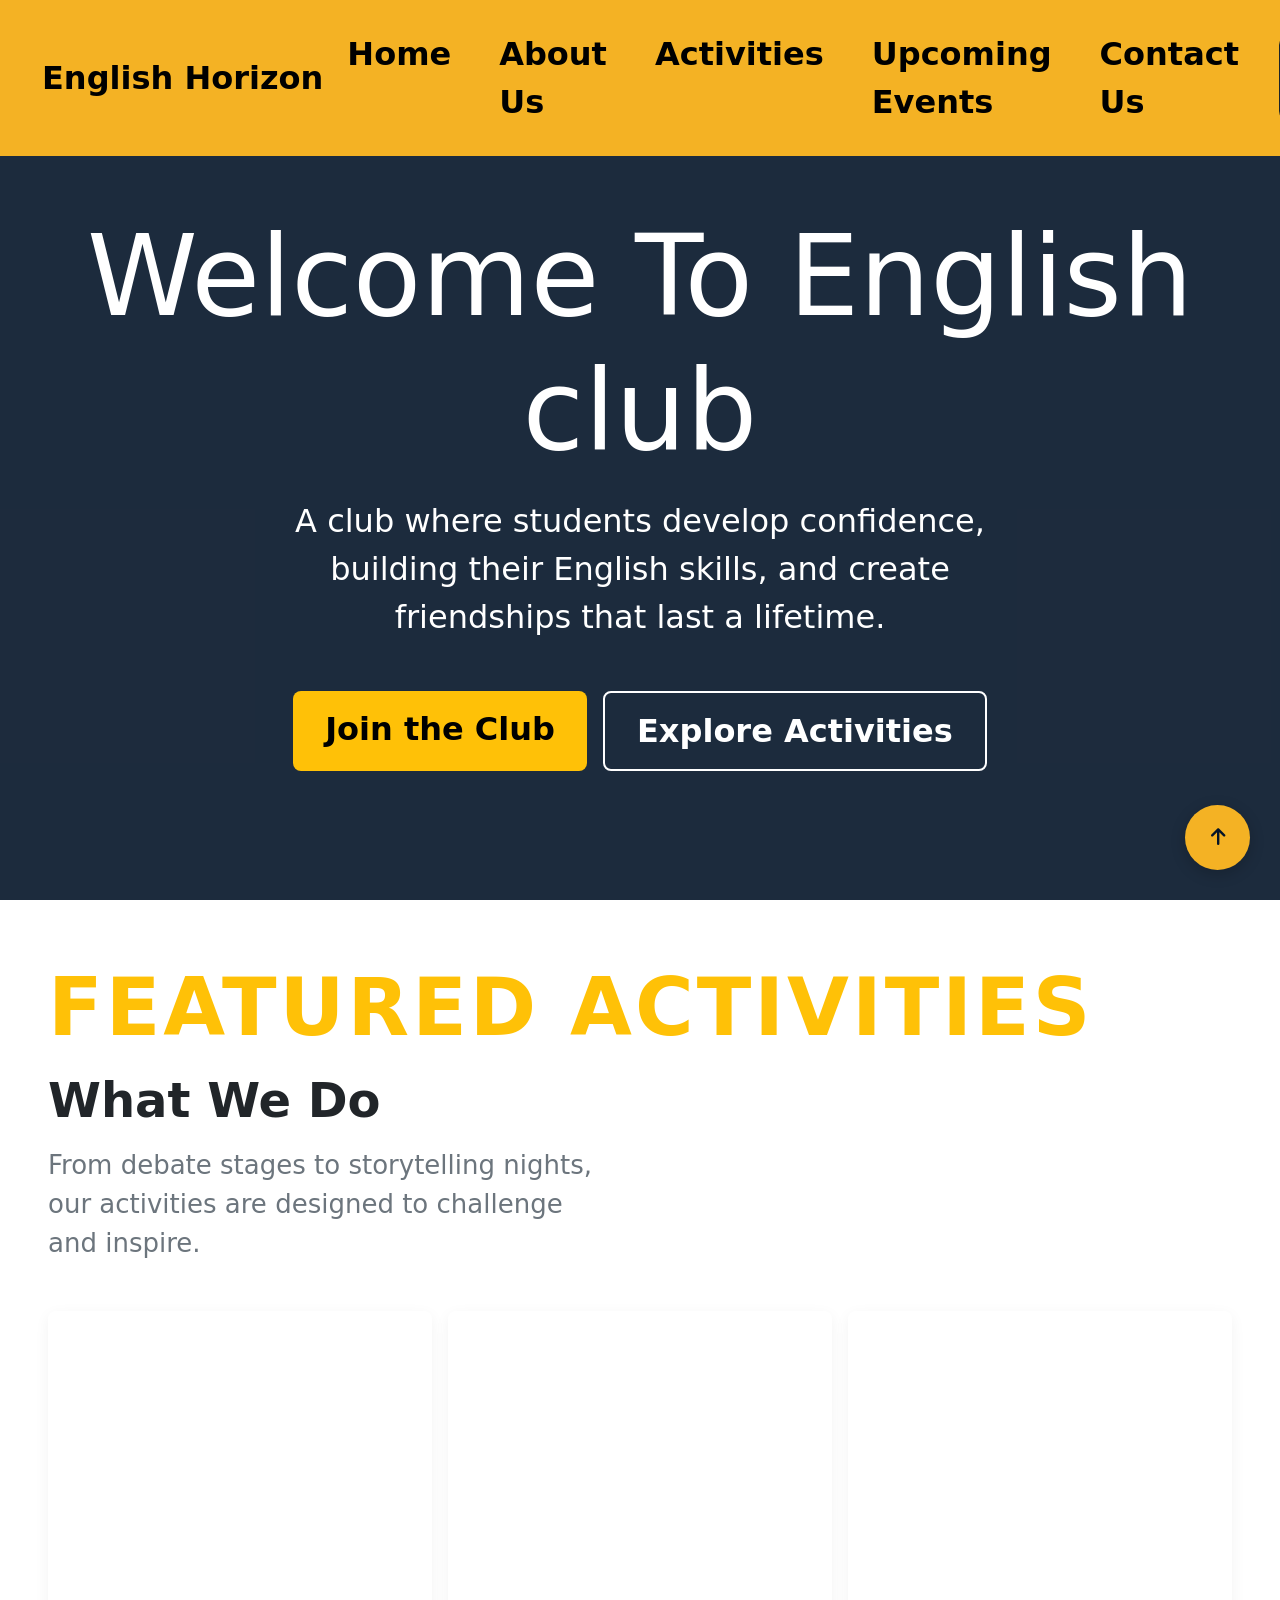
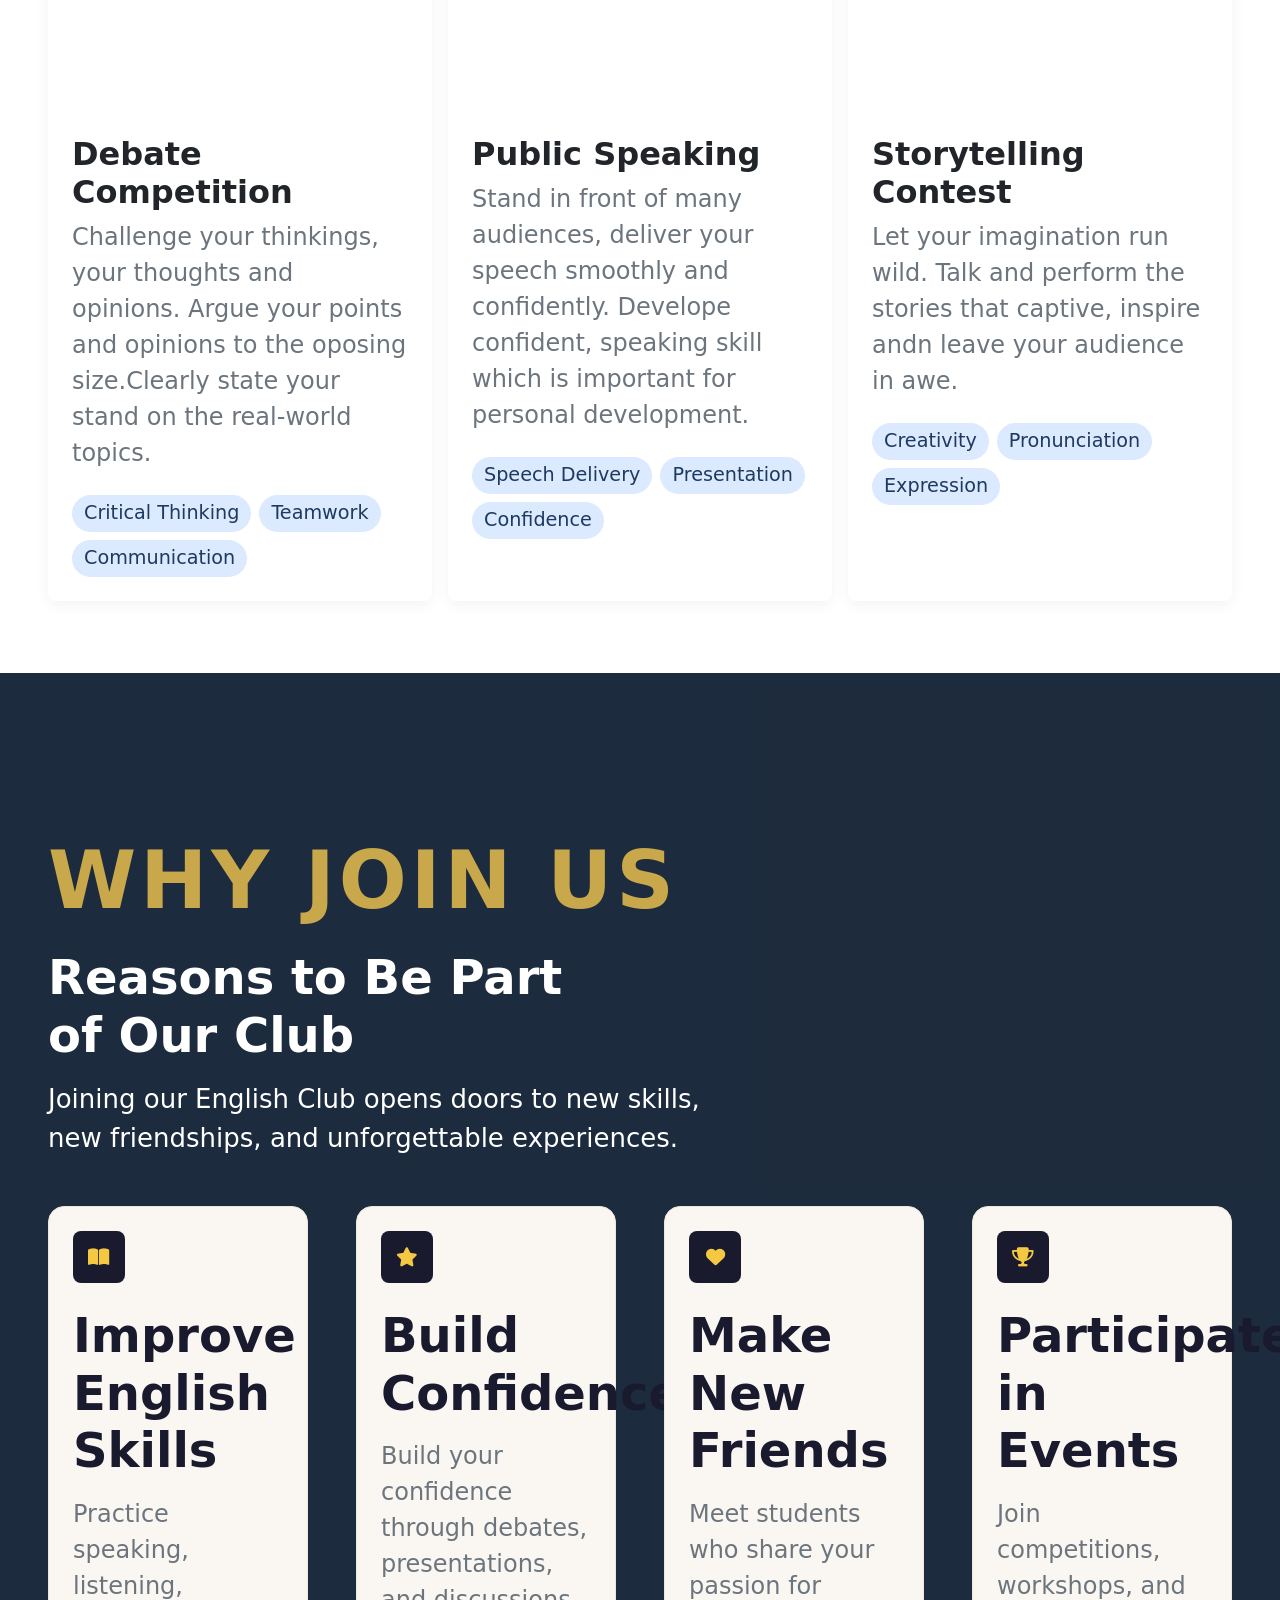
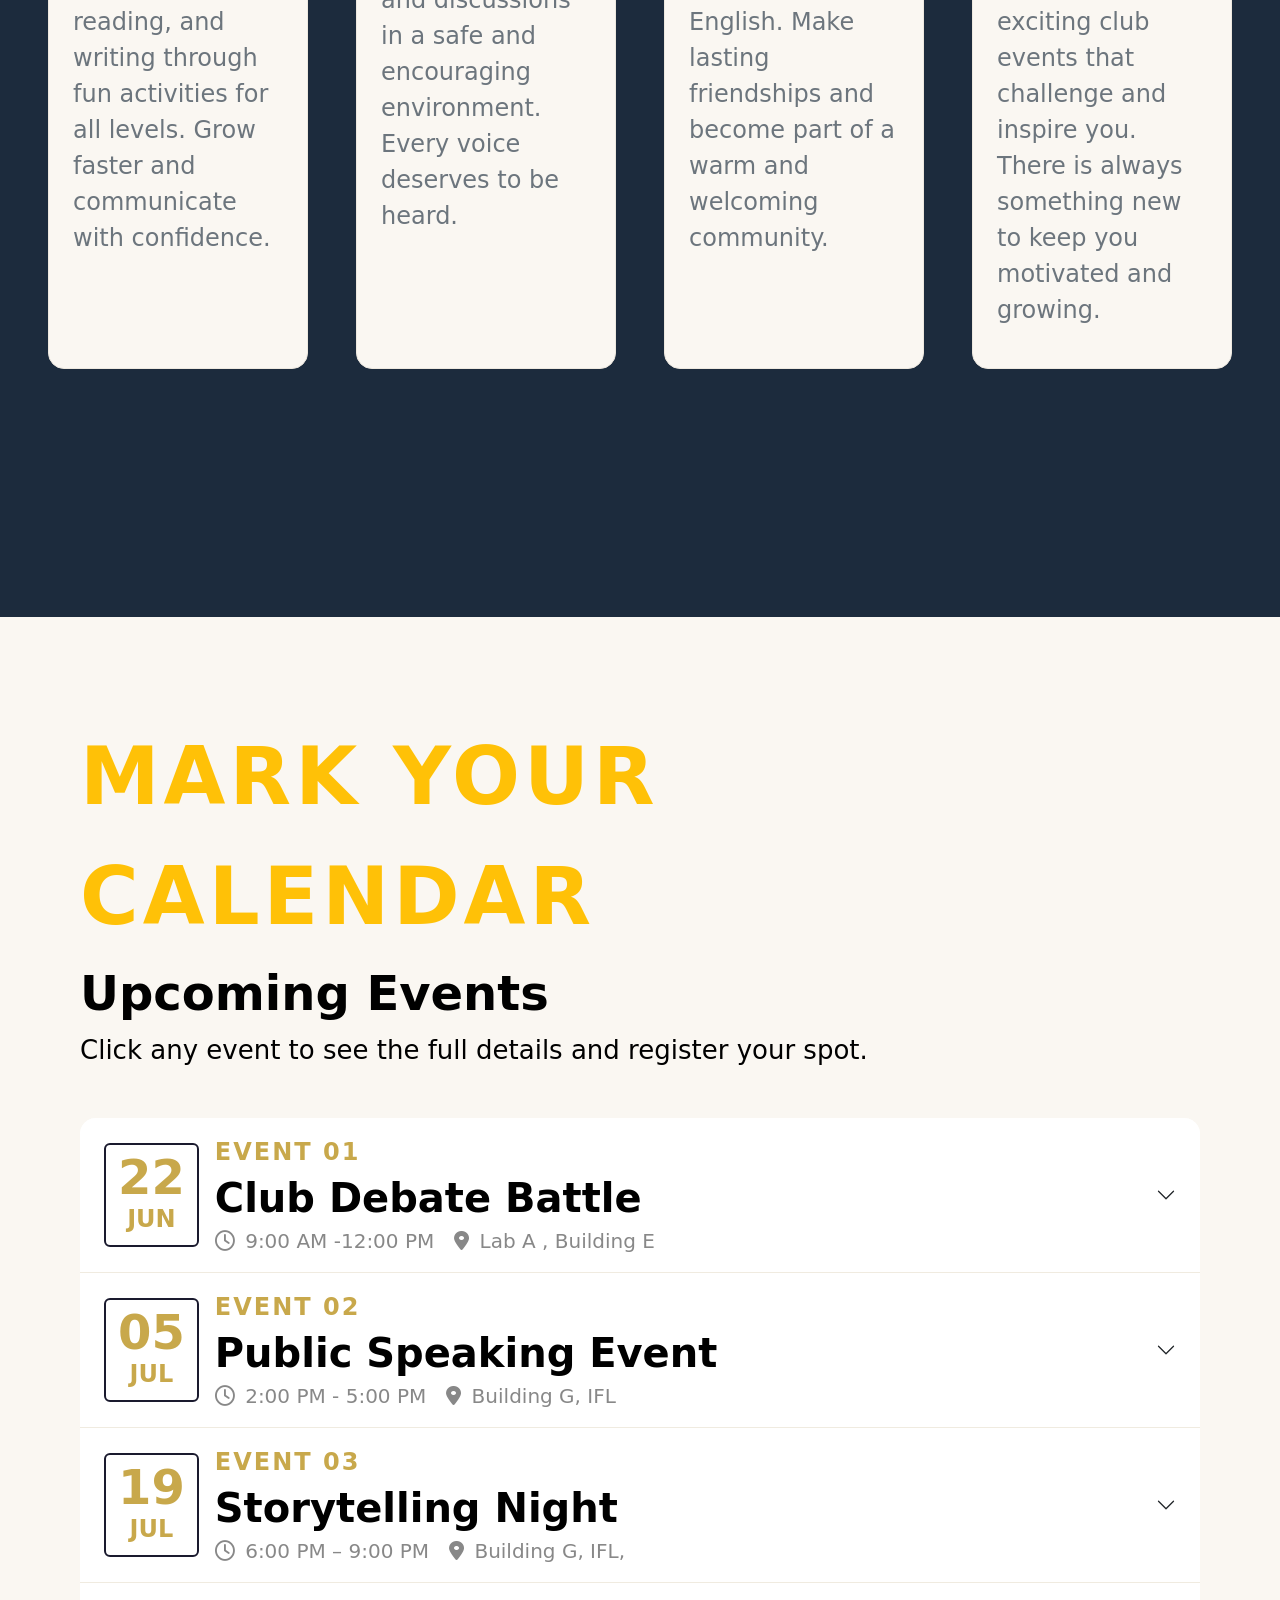
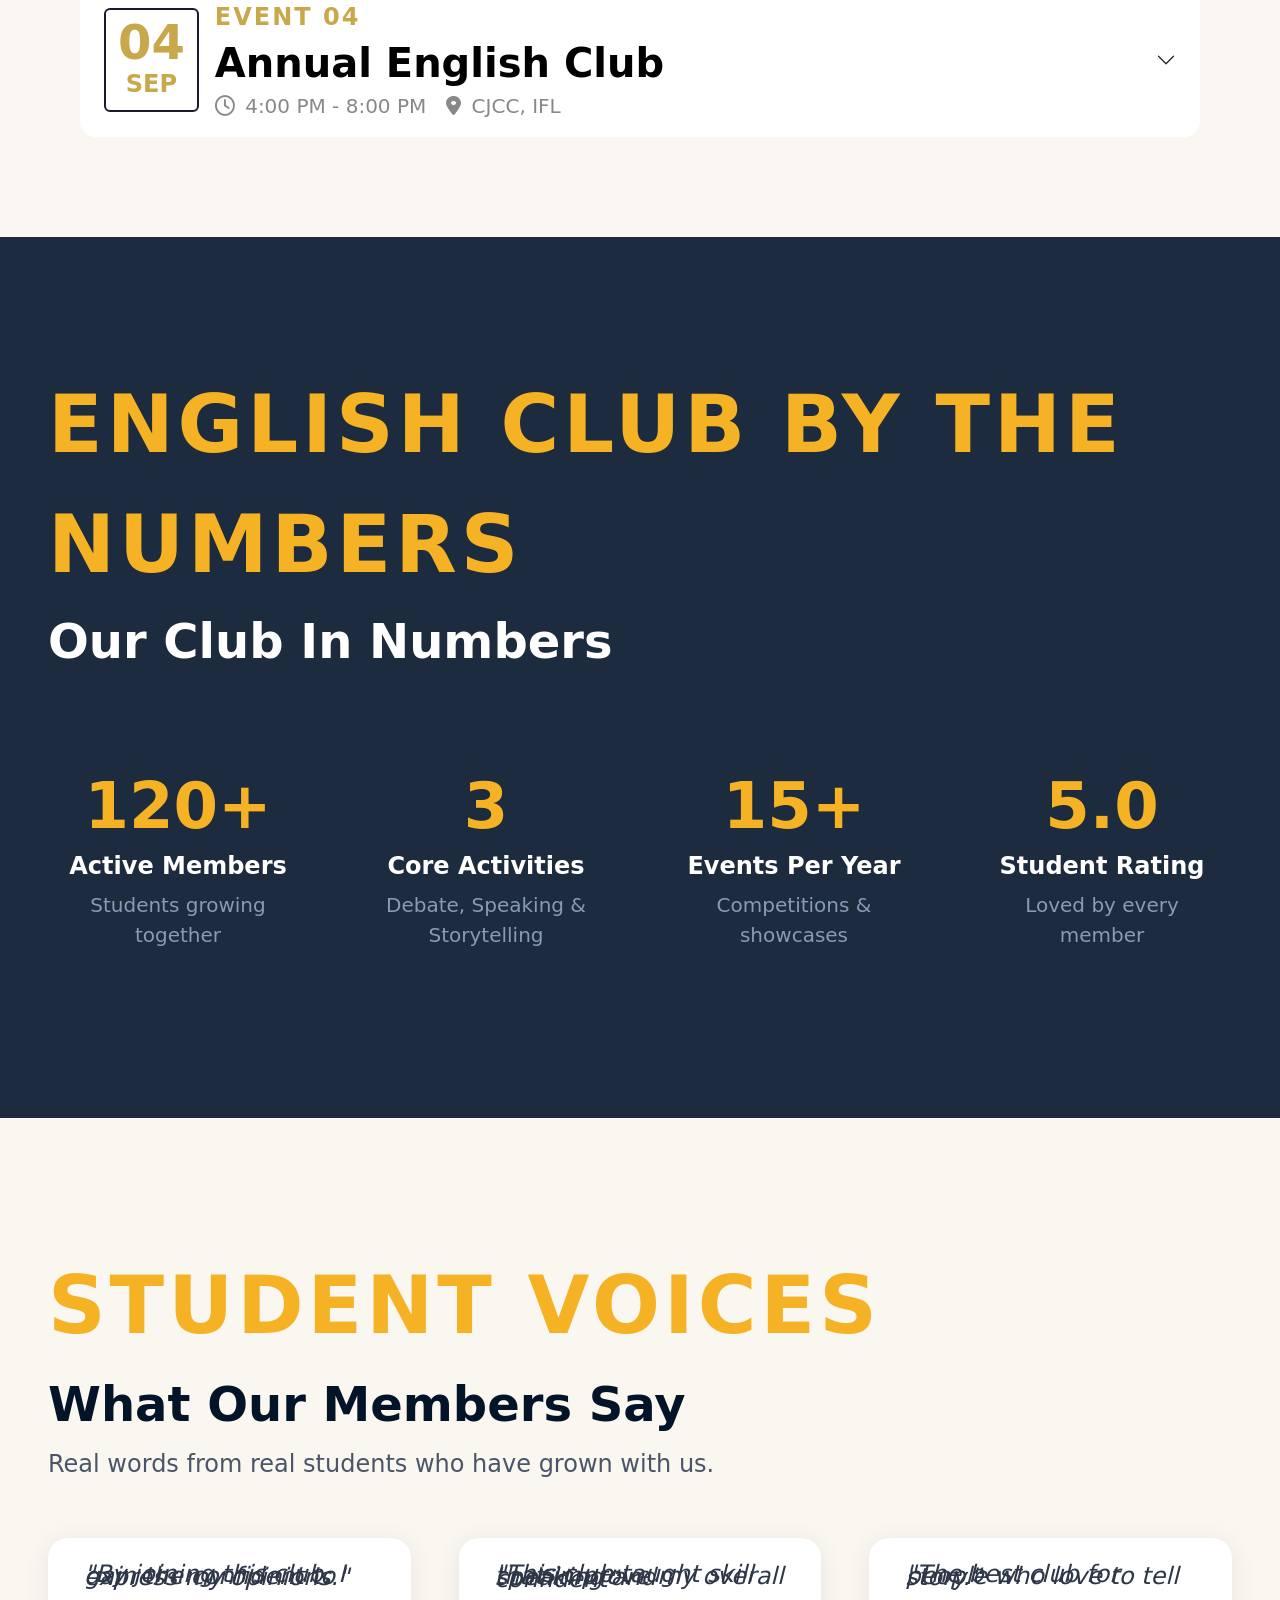
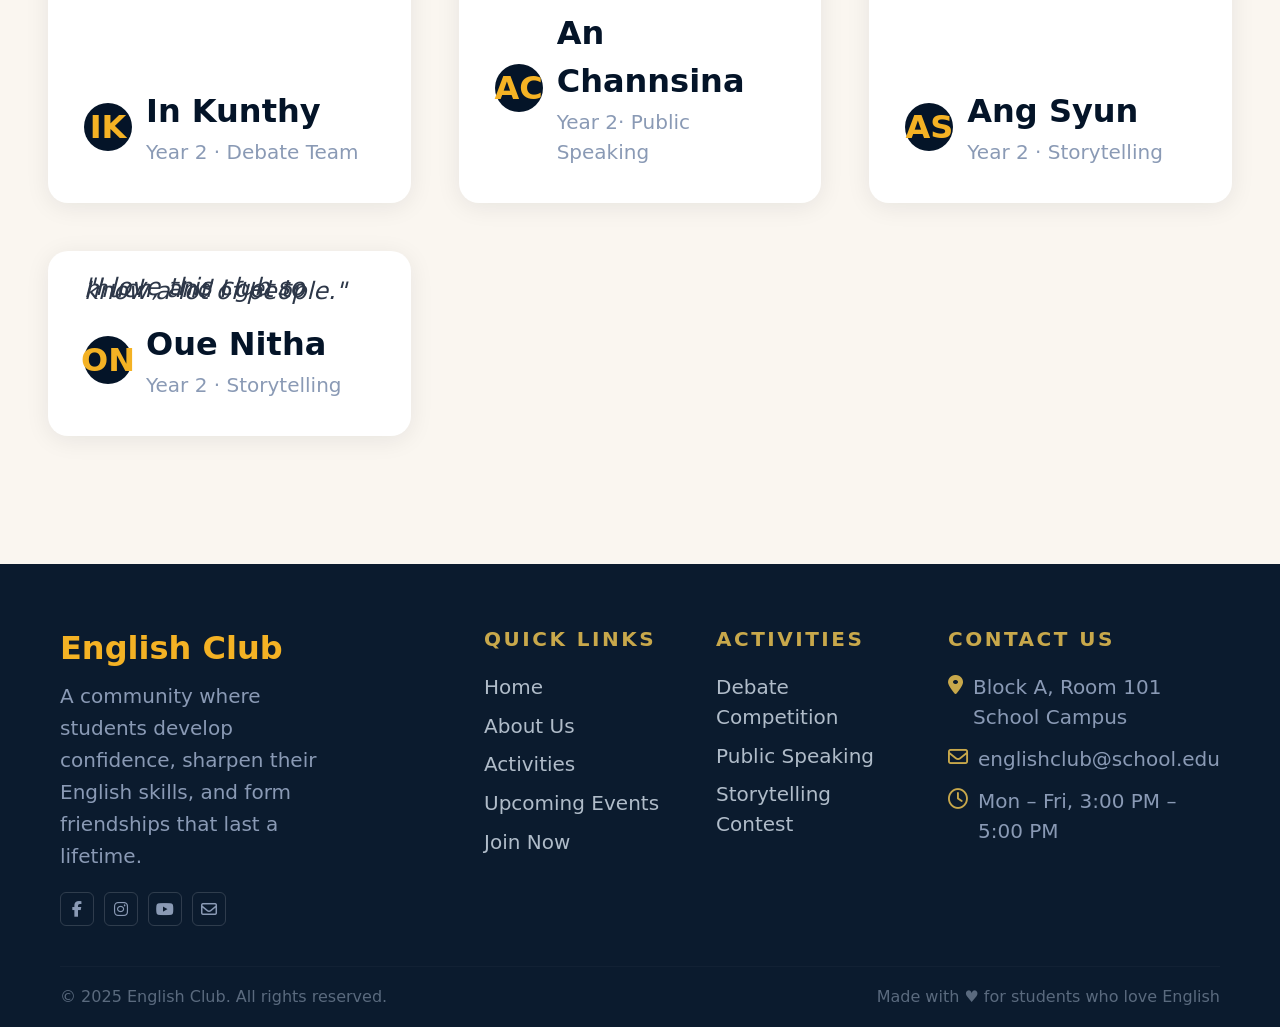
==== index.html @ 598c0237 "First commit" ====
<!DOCTYPE html>
<html lang="en">
<head>
    <meta charset="UTF-8">
    <meta name="viewport" content="width=device-width, initial-scale=1.0">
    <title>English club</title>
    <!--boostrap css-->
    <!-- Bootstrap 5.3.3 CSS -->
<link href="https://cdn.jsdelivr.net/npm/bootstrap@5.3.3/dist/css/bootstrap.min.css" rel="stylesheet" integrity="sha384-QWTKZyjpPEjISv5WaRU9OFeRpok6YctnYmDr5pNlyT2bRjXh0JMhjY6hW+ALEwIH" crossorigin="anonymous">
    <link rel="stylesheet" href="style.css">
    <link rel="stylesheet" href="https://cdnjs.cloudflare.com/ajax/libs/font-awesome/6.5.0/css/all.min.css">
</head>
<body>
    <!--navbar-->
    <nav class="navbar navbar-expand-lg fixed-top">
  <div class="container-fluid">
    <a class="navbar-brand me-auto" href="#">English Horizon</a>
    <div class="offcanvas offcanvas-end" tabindex="-1" id="offcanvasNavbar" aria-labelledby="offcanvasNavbarLabel">
      <div class="offcanvas-header">
        <h5 class="offcanvas-title" id="offcanvasNavbarLabel">English Horizon</h5>
        <button type="button" class="btn-close text-reset" data-bs-dismiss="offcanvas" aria-label="Close"></button>
      </div>
      <div class="offcanvas-body">
        <ul class="navbar-nav justify-content-end flex-grow-1 pe-3">
          <li class="nav-item">
            <a class="nav-link mx-lg-3" href="#home">Home</a>
          </li>
          <li class="nav-item">
            <a class="nav-link mx-lg-3 active " href="aboutUs.html">About Us</a>
          </li>
          <li class="nav-item">
            <a class="nav-link mx-lg-3" href="Activities.html">Activities</a>
          </li>
          <li class="nav-item">
            <a class="nav-link mx-lg-3" href="upcomingEvent.html">Upcoming Events</a>
          </li>
          <li class="nav-item">
            <a class="nav-link mx-lg-3" href="ContactUs.html">Contact Us</a>
          </li>
        </ul>
      </div>
    </div>
    <a href="joinUs.html" class ="login-button">Join Now</a>
    <button class="navbar-toggler" type="button" data-bs-toggle="offcanvas" data-bs-target="#offcanvasNavbar" aria-controls="offcanvasNavbar">
      <span class="navbar-toggler-icon"></span>
    </button>
  </div>
</nav>

<!--end navbar-->
<!--Hero section-->
<section id ="home" class ="hero-section">
    <div class ="container d-flex align-items-center justify-content-center text-white flex-column text-center">
        <h1>Welcome To English club</h1>
        <p class="fs-5">A club where students develop confidence, building their English skills, and create friendships that last a lifetime.</p>
        <div class="d-flex gap-3 justify-content-center flex-wrap">
    <a href="joinUs.html" class="btn-join">Join the Club</a>
    <a href="Activities.html" class="btn-explore">Explore Activities</a>
        </div>
</div>
</section>
<!--End hero section-->
<!-- Activities Section -->
<section id ="activities">
  <div class="container-fluid py-5 px-5">

    <p class="activities-label">Featured Activities</p>
    <h2 class="activities-heading">What We Do</h2>
    <p class="activities-subheading">From debate stages to storytelling nights, our activities are designed to challenge and inspire.</p>
    <div class="row g-3 justify-content-center" id="activitiesRow">
<!-- debate card-->
  <div class="col-12 col-md-4 mb-4">
  <a href="Activities.html#debate-detail" style="text-decoration:none; color:inherit;">
    <div class="activity-card card h-100 border-0 rounded-3 overflow-hidden">
      <div class="activity-img" style="background-image: url('https://thumbs.dreamstime.com/b/cartoon-color-characters-people-debate-concept-vector-presentation-election-conference-flat-design-style-illustration-202169970.jpg');"></div>
      <div class="card-body p-4">
        <h3 class="activity-title">Debate Competition</h3>
        <p class="activity-desc">Challenge your thinkings, your thoughts and opinions. Argue your points and opinions to the oposing size.Clearly state your stand on the real-world topics.</p>
        <div class="activity-tags">
          <span class="activity-badge">Critical Thinking</span>
          <span class="activity-badge">Teamwork</span>
          <span class="activity-badge">Communication</span>
        </div>
      </div>
    </div>
  </a>
</div>
<!--public speaking-->
  <div class="col-12 col-md-4 mb-4">
  <a href="Activities.html#speaking-detail" style="text-decoration:none; color:inherit;">
    <div class="activity-card card h-100 border-0 rounded-3 overflow-hidden">
      <div class="activity-img" style="background-image: url('https://tse1.mm.bing.net/th/id/OIP.oQ5WyMS45qfwEIdPiHihMwHaE8?r=0&rs=1&pid=ImgDetMain&o=7&rm=3');"></div>
      <div class="card-body p-4">
        <h3 class="activity-title">Public Speaking</h3>
        <p class="activity-desc">Stand in front of many audiences, deliver your speech smoothly and confidently. Develope confident, speaking skill which is important for personal development.</p>
        <div class="activity-tags">
          <span class="activity-badge">Speech Delivery</span>
          <span class="activity-badge">Presentation</span>
          <span class="activity-badge">Confidence</span>
        </div>
      </div>
    </div>
  </a>
</div>
<!--story telling-->
  <div class="col-12 col-md-4 mb-4">
  <a href="Activities.html#storytelling-detail" style="text-decoration:none; color:inherit;">
    <div class="activity-card card h-100 border-0 rounded-3 overflow-hidden">
      <div class="activity-img" style="background-image: url('https://cdn.vectorstock.com/i/500p/75/33/confident-speech-of-speaker-in-front-audience-vector-48977533.jpg');"></div>
      <div class="card-body p-4">
        <h3 class="activity-title">Storytelling Contest</h3>
        <p class="activity-desc">Let your imagination run wild. Talk and perform the stories that captive, inspire andn leave your audience in awe.</p>
        <div class="activity-tags">
          <span class="activity-badge">Creativity</span>
          <span class="activity-badge">Pronunciation</span>
          <span class="activity-badge">Expression</span>
        </div>
      </div>
    </div>
  </a>
</div>
</section>
<!-- End Activities Section -->
<!-- Why Join Us Section -->
<section class="why-section">
  <div class="container-fluid py-5 px-5">
    <p class="why-label">Why Join Us</p>
    <h2 class="why-heading">Reasons to Be Part<br>of Our Club</h2>
    <p class="why-subheading">Joining our English Club opens doors to new skills, new friendships, and unforgettable experiences.</p>
    <div class="row g-5">
      <!-- Card 1 -->
      <div class="col-12 col-sm-3">
        <div class="why-card">
          <div class="why-icon">
            <i class="fa-solid fa-book-open"></i>
          </div>
          <h5 class="why-card-title">Improve English Skills</h5>
          <p class="why-card-desc">Practice speaking, listening, reading, and writing through fun activities for all levels. Grow faster and communicate with confidence.</p>
        </div>
      </div>
      <!-- Card 2 -->
      <div class="col-12 col-sm-3">
        <div class="why-card">
          <div class="why-icon">
            <i class="fa-solid fa-star"></i>
          </div>
          <h5 class="why-card-title">Build Confidence</h5>
          <p class="why-card-desc">Build your confidence through debates, presentations, and discussions in a safe and encouraging environment. Every voice deserves to be heard.</p>
        </div>
      </div>
      <!-- Card 3 -->
      <div class="col-12 col-sm-3">
        <div class="why-card">
          <div class="why-icon">
            <i class="fa-solid fa-heart"></i>
          </div>
          <h5 class="why-card-title">Make New Friends</h5>
          <p class="why-card-desc">Meet students who share your passion for English. Make lasting friendships and become part of a warm and welcoming community.</p>
        </div>
      </div>
      <!-- Card 4 -->
      <div class="col-12 col-sm-3">
        <div class="why-card">
          <div class="why-icon">
            <i class="fa-solid fa-trophy"></i>
          </div>
          <h5 class="why-card-title">Participate in Events</h5>
          <p class="why-card-desc">Join competitions, workshops, and exciting club events that challenge and inspire you. There is always something new to keep you motivated and growing.</p>
        </div>
      </div>
    </div>
    </div>
  </div>
</section>
<!-- End Why Join Us Section -->
<!-- Upcoming Events Section -->
<section id="upcoming-events" class="events-section">
  <p class="events-label">Mark Your Calendar</p>
  <h2 class="events-heading">Upcoming Events</h2>
  <p class="events-subheading">Click any event to see the full details and register your spot.</p>

  <div class="accordion" id="eventsAccordion">

    <!-- Event 1 -->
    <div class="accordion-item event-item">
      <div class="accordion-header">
        <button class="accordion-button event-btn collapsed" type="button"
          data-bs-toggle="collapse" data-bs-target="#e1"
          aria-expanded="false" aria-controls="e1">
          <div class="event-date">
            <div class="event-day">22</div>
            <div class="event-month">Jun</div>
          </div>
          <div class="event-info">
            <p class="event-number">EVENT 01</p>
            <h5 class="event-title">Club Debate Battle</h5>
            <div class="event-meta">
              <span><i class="fa-regular fa-clock"></i> 9:00 AM -12:00 PM</span>
              <span><i class="fa-solid fa-location-dot"></i> Lab A , Building E</span>
            </div>
          </div>
        </button>
      </div>
      <div id="e1" class="accordion-collapse collapse" data-bs-parent="#eventsAccordion">
        <div class="accordion-body event-body">
          <p>Select the provided topic and express your stand confidently and accurately.</p>
          <div class="event-tags">
            <span class="badge-blue">Debate</span>
            <span class="badge-yellow">Competition</span>
            <span class="badge-blue">Teamwork</span>
          </div>
          <a href="joinUs.html" class="btn-register">Register Now &rarr;</a>
        </div>
      </div>
    </div>

    <!-- Event 2 -->
    <div class="accordion-item event-item">
      <div class="accordion-header">
        <button class="accordion-button event-btn collapsed" type="button"
          data-bs-toggle="collapse" data-bs-target="#e2"
          aria-expanded="false" aria-controls="e2">
          <div class="event-date">
            <div class="event-day">05</div>
            <div class="event-month">Jul</div>
          </div>
          <div class="event-info">
            <p class="event-number">EVENT 02</p>
            <h5 class="event-title">Public Speaking Event</h5>
            <div class="event-meta">
              <span><i class="fa-regular fa-clock"></i> 2:00 PM - 5:00 PM</span>
              <span><i class="fa-solid fa-location-dot"></i> Building G, IFL</span>
            </div>
          </div>
        </button>
      </div>
      <div id="e2" class="accordion-collapse collapse" data-bs-parent="#eventsAccordion">
        <div class="accordion-body event-body">
          <p>Open for newcommer who want are willing to learn, to change and develope themselves.First come first serve.</p>
          <div class="event-tags">
            <span class="badge-blue">develope</span>
            <span class="badge-green">Beginner Friendly</span>
            <span class="badge-blue">Confidence</span>
          </div>
          <a href="#" class="btn-register">Register Now &rarr;</a>
        </div>
      </div>
    </div>

    <!-- Event 3 -->
    <div class="accordion-item event-item">
      <div class="accordion-header">
        <button class="accordion-button event-btn collapsed" type="button"
          data-bs-toggle="collapse" data-bs-target="#e3"
          aria-expanded="false" aria-controls="e3">
          <div class="event-date">
            <div class="event-day">19</div>
            <div class="event-month">Jul</div>
          </div>
          <div class="event-info">
            <p class="event-number">EVENT 03</p>
            <h5 class="event-title">Storytelling Night</h5>
            <div class="event-meta">
              <span><i class="fa-regular fa-clock"></i> 6:00 PM – 9:00 PM</span>
              <span><i class="fa-solid fa-location-dot"></i> Building G, IFL, </span>
            </div>
          </div>
        </button>
      </div>
      <div id="e3" class="accordion-collapse collapse" data-bs-parent="#eventsAccordion">
        <div class="accordion-body event-body">
          <p>Let your imagination be shown on the stage before many audience. Amazing price await for the most creative one.</p>
          <div class="event-tags">
            <span class="badge-blue">Storytelling</span>
            <span class="badge-yellow">Contest</span>
            <span class="badge-blue">Creativity</span>
          </div>
          <a href="#" class="btn-register">Register Now &rarr;</a>
        </div>
      </div>
    </div>

    <!-- Event 4 -->
    <div class="accordion-item event-item">
      <div class="accordion-header">
        <button class="accordion-button event-btn collapsed" type="button"
          data-bs-toggle="collapse" data-bs-target="#e4"
          aria-expanded="false" aria-controls="e4">
          <div class="event-date">
            <div class="event-day">04</div>
            <div class="event-month">Sep</div>
          </div>
          <div class="event-info">
            <p class="event-number">EVENT 04</p>
            <h5 class="event-title">Annual English Club </h5>
            <div class="event-meta">
              <span><i class="fa-regular fa-clock"></i> 4:00 PM - 8:00 PM</span>
              <span><i class="fa-solid fa-location-dot"></i> CJCC, IFL</span>
            </div>
          </div>
        </button>
      </div>
      <div id="e4" class="accordion-collapse collapse" data-bs-parent="#eventsAccordion">
        <div class="accordion-body event-body">
          <p>Our biggest event of the year! celebrated the acheivement, the winner and participated by the proffessors from IFL who has experiences in this feild.
            Come and connect with us!
          </p>
          <div class="event-tags">
            <span class="badge-yellow">Connection</span>
            <span class="badge-green">All Members</span>
            <span class="badge-blue">Celebration</span>
          </div>
          <a href="#" class="btn-register">Register Now &rarr;</a>
        </div>
      </div>
    </div>
  </div>
  </div>
</section>
<!-- End Upcoming Events Section -->
<!-- Stats Section -->
<section class="stats-section">
  <div class="container-fluid px-5 py-5">
    <p class="stats-label">English Club By The Numbers</p>
    <h2 class="stats-heading">Our Club In Numbers</h2>
    <div class="row g-5 text-center mt-3">
      <div class="col-6 col-md-3">
        <div class="stat-card">          <div class="stat-number">120+</div>
          <div class="stat-title">Active Members</div>
          <div class="stat-desc">Students growing together</div>
        </div>
      </div>
      <div class="col-6 col-md-3">
        <div class="stat-card">
          <div class="stat-number">3</div>
          <div class="stat-title">Core Activities</div>
          <div class="stat-desc">Debate, Speaking & Storytelling</div>
        </div>
      </div>
      <div class="col-6 col-md-3">
        <div class="stat-card">
          <div class="stat-number">15+</div>
          <div class="stat-title">Events Per Year</div>
          <div class="stat-desc">Competitions & showcases</div>
        </div>
      </div>
      <div class="col-6 col-md-3">
        <div class="stat-card">
          <div class="stat-number">5.0</div>
          <div class="stat-title">Student Rating</div>
          <div class="stat-desc">Loved by every member</div>
        </div>
      </div>
    </div>
  </div>
</section>
<!-- Testimonials Section -->
<section class="testimonials-section">
  <div class="container-fluid px-5 py-5">
    <p class="testi-label">Student Voices</p>
    <h2 class="testi-heading">What Our Members Say</h2>
    <p class="testi-subheading">Real words from real students who have grown with us.</p>
    
    <div class="row g-5 mt-2">
      <div class="col-12 col-md-4">
        <div class="testi-card">
          <div class="testi-quote">"By joining this club, I gain the confident to express my opinions."</div>
          <div class="testi-author">
            <div class="testi-avatar">IK</div>
            <div>
              <div class="testi-name">In Kunthy</div>
              <div class="testi-role">Year 2 · Debate Team</div>
            </div>
          </div>
        </div>
      </div>
      <div class="col-12 col-md-4">
        <div class="testi-card">
          <div class="testi-quote">"This club taught skill that improve my overall speaking and confident"</div>
          <div class="testi-author">
            <div class="testi-avatar">AC</div>
            <div>
              <div class="testi-name">An Channsina</div>
              <div class="testi-role">Year 2· Public Speaking</div>
            </div>
          </div>
        </div>
      </div>
      <div class="col-12 col-md-4">
        <div class="testi-card">
          <div class="testi-quote">"The best club for people who love to tell story."</div>
          <div class="testi-author">
            <div class="testi-avatar">AS</div>
            <div>
              <div class="testi-name">Ang Syun</div>
              <div class="testi-role">Year 2 · Storytelling</div>
            </div>
          </div>
        </div>
      </div>
      <div class="col-12 col-md-4">
        <div class="testi-card">
          <div class="testi-quote">"I love this club so much, and I get to know a lot of people."</div>
          <div class="testi-author">
            <div class="testi-avatar">ON</div>
            <div>
              <div class="testi-name">Oue Nitha</div>
              <div class="testi-role">Year 2 · Storytelling</div>
            </div>
          </div>
        </div>
      </div>
    </div>
  </div>
</section>
 <!-- Footer -->
<footer class="site-footer">
  <div class="footer-grid">
    <div>
      <div class="footer-brand">English Club</div>
      <p class="footer-tagline">A community where students develop confidence, sharpen their English skills, and form friendships that last a lifetime.</p>
      <div class="footer-socials">
        <a href="#" aria-label="Facebook"><i class="fa-brands fa-facebook-f"></i></a>
        <a href="#" aria-label="Instagram"><i class="fa-brands fa-instagram"></i></a>
        <a href="#" aria-label="YouTube"><i class="fa-brands fa-youtube"></i></a>
        <a href="#" aria-label="Email"><i class="fa-regular fa-envelope"></i></a>
      </div>
    </div>
    <div>
      <p class="footer-col-title">Quick Links</p>
      <ul class="footer-links">
        <li><a href="#">Home</a></li>
        <li><a href="aboutUs.html">About Us</a></li>
        <li><a href="Activities.html">Activities</a></li>
        <li><a href="">Upcoming Events</a></li>
        <li><a href="">Join Now</a></li>
      </ul>
    </div>
  <div>
  <p class="footer-col-title">Activities</p>
  <ul class="footer-links">
    <li><a href="Activities.html#debate-detail">Debate Competition</a></li>
    <li><a href="Activities.html#speaking-detail">Public Speaking</a></li>
    <li><a href="Activities.html#storytelling-detail">Storytelling Contest</a></li>
  </ul>
</div>
    <div>
      <p class="footer-col-title">Contact Us</p>
      <div class="footer-contact-item"><i class="fa-solid fa-location-dot"></i><span>Block A, Room 101<br>School Campus</span></div>
      <div class="footer-contact-item"><i class="fa-regular fa-envelope"></i><span>englishclub@school.edu</span></div>
      <div class="footer-contact-item"><i class="fa-regular fa-clock"></i><span>Mon – Fri, 3:00 PM – 5:00 PM</span></div>
    </div>
  </div>
  <hr class="footer-divider">
  <div class="footer-bottom">
    <span>© 2025 English Club. All rights reserved.</span>
    <span>Made with ♥ for students who love English</span>
  </div>
</footer>
<!-- End Footer -->
<!-- Back to Top Button -->
<a href="#" id="backToTop" title="Back to Top">
  <i class="fa-solid fa-arrow-up"></i>
</a>
<!--boostrap js-->
    <script src="https://cdn.jsdelivr.net/npm/bootstrap@5.3.8/dist/js/bootstrap.bundle.min.js"
        integrity="sha384-FKyoEForCGlyvwx9Hj09JcYn3nv7wiPVlz7YYwJrWVcXK/BmnVDxM+D2scQbITxI"
        crossorigin="anonymous"></script>
</body>

</html>
---- style.css ----
.navbar-brand{
    font-size: 2rem;
    font-weight: bold;
    padding-left: 30px;
}
.navbar{
  padding-top: 22px;
  padding-bottom: 22px;
    background-color:#f4b224;
}
.login-button{
    padding: 10px;
    border-radius: 10px;
    font-size: 22px;
    background-color: rgba(4, 20, 40, 0.9);
    color: #f4b224;
}
.login-button:hover{
    background-color: darkgoldenrod;
}
.nav-link{
    font-size: 32px;
    color: black;
    font-weight: 600;
    margin: 0 10px;
    transition: 0.3s;
    padding-right: 50px;
}
.nav-link:hover{
    color:darkgoldenrod ;
}
.hero-section{
    background:url(https://tse2.mm.bing.net/th/id/OIP.WxZB2X7vN1WrkvpEotXFcQHaE6?r=0&rs=1&pid=ImgDetMain&o=7&rm=3);
    width: 100%;
    background-size: cover;
    min-height: 100vh;
    display: flex;
    align-items: center;
    justify-content: center;
    padding-top: 80px;
    position: relative;
}
.hero-section .container{
    z-index: 1;
    position: relative;
    text-align: center;
}
.hero-section::before{
    background-color:rgba(4, 20, 40, 0.9) ;
    content: " ";
    position: absolute;
    top: 0;
    right: 0;
    bottom: 0;
    left: 0;
    z-index: 0;
}
.hero-section h1{
    font-size: 7rem;
    font-weight: 500;
    margin-bottom: 20px;
}
.hero-section p{
    font-size: 2rem !important;
    max-width: 700px;
    margin-bottom: 50px;
}
.btn-join {
    background-color: #ffc107;
    color: #000;
    padding: 14px 32px;
    border-radius: 8px;
    font-weight: 700;
    font-size: 1rem;
    text-decoration: none;
    transition: opacity 0.3s;
}

.btn-explore {
    background-color: transparent;
    color: #fff;
    padding: 14px 32px;
    border-radius: 8px;
    border: 2px solid #fff;
    font-weight: 700;
    font-size: 2rem;
    text-decoration: none;
    transition: background-color 0.3s, color 0.3s;
}
.btn-join{
    font-size: 2rem;
}
.btn-join:hover{
    background-color: white;
}

.btn-explore:hover {
    background-color: #fff;
    color: #000;
}

 /* ── ACTIVITIES ── */
  #activities { background: var(--cream); }
  .activities-grid {
    display: grid;
    grid-template-columns: repeat(auto-fit, minmax(300px, 1fr));
    gap: 1.5rem;
    margin-top: 3.5rem;
  }

  .activity-card {
    background: var(--white);
    border-radius: 10px;
    overflow: hidden;
    border: 1px solid rgba(13,27,42,0.07);
    transition: transform 0.25s, box-shadow 0.25s;
  }
  .activity-card:hover { transform: translateY(-5px); box-shadow: 0 16px 48px rgba(13,27,42,0.12); }
  .activity-img.debate { background: linear-gradient(135deg, #0D1B2A 0%, #162032 100%); }
  .activity-img.speaking { background: linear-gradient(135deg, #1a2f4a 0%, #0D1B2A 100%); }
  .activity-img.story { background: linear-gradient(135deg, #0f1e2e 0%, #162032 100%); }
  .activity-img-accent {
    position: absolute;
    bottom: -30px; right: -30px;
    width: 120px; height: 120px;
    border-radius: 50%;
    background: rgba(232,160,32,0.12);
  }
  .activity-body { padding: 1.5rem; }
  .activity-body h3 {
    font-family: 'Playfair Display', serif;
    font-size: 1.25rem;
    font-weight: 700;
    color: var(--navy);
    margin-bottom: 0.5rem;
  }
  .activity-body p {
    font-size: 0.88rem;
    color: var(--text-body);
    line-height: 1.65;
    margin-bottom: 1rem;
  }
  .activity-tags { display: flex; flex-wrap: wrap; gap: 0.4rem; }
  .tag {
    font-size: 0.72rem;
    font-weight: 600;
    letter-spacing: 0.5px;
    padding: 0.25rem 0.7rem;
    border-radius: 3px;
    background: var(--accent-light);
    color: var(--accent);
  }
/* ── Activities Section ── */

.activities-section {
  background-color: #f5f0e8;
  padding: 3rem 0;
}

.activities-label {
  text-transform: uppercase;
  font-weight: 700;
  letter-spacing: 3px;
  font-size: 5rem;
  color: #ffc107;
  margin-bottom: 0.25rem;
}

.activities-heading {
  font-weight: 700;
  font-size: 3rem;
  margin-bottom: 1rem;
}

.activities-subheading {
  max-width: 550px;
  font-size: 26px;
  color: #6c757d;
  margin-bottom: 3rem;
}

/* ── Activity card ── */

.activity-card {
  box-shadow: 0 1px 3px rgba(0, 0, 0, 0.08);
}

.activity-title {
  font-weight: 700;
  font-size: 2rem;
  margin-bottom: 0.5rem;
}

.activity-desc {
  font-size: 1.5rem;
  color: #6c757d;
  margin-bottom: 1.5rem;
}

/* ── Tags ── */

.activity-tags {
  display: flex;
  flex-wrap: wrap;
  gap: 0.5rem;
}

.activity-badge {
  display: inline-block;
  padding: 4px 12px;
  border-radius: 50px;
  font-size: 1.2rem;
  font-weight: 500;
  background-color: #dbeafe;
  color: #1e3a5f;
}
/* ── Why Join Us Section ── */

.why-section {
  background-color: rgba(4, 20, 40, 0.9);
  padding: 100px 0 200px 0;
}

.why-label {
  text-transform: uppercase;
  font-weight: 700;
  letter-spacing: 4px;
  font-size: 5rem;
  color: #c8a84b;
  margin-bottom: 0.5rem;
}
.why-heading {
  font-weight: 700;
  font-size: 3rem;
  color: white;
  line-height: 1.2;
  max-width: 700px;
  margin-bottom: 1rem;
}
.why-subheading {
  font-size: 26px;
  max-width: 700px;
  color: white;
  margin-bottom: 3rem;
}
/* ── Why card ── */
.why-card {
  background-color: #faf7f2;
  border: 1px solid #ede8df;
  min-height: 400px;
  border-radius:1rem;
  padding: 1.5rem;
  height: 100%;
}
/* ── Icon box ── */
.why-icon {
  width: 52px;
  height: 52px;
  background-color: #1a1a2e;
  border-radius: 0.5rem;
  display: flex;
  align-items: center;
  justify-content: center;
  margin-bottom: 1.5rem;
}
.why-icon i {
  color: #f5c842;
  font-size: 1.2rem;
}
/* ── Card text ── */
.why-card-title {
  font-weight: 700;
  color: #1a1a2e;
  font-size: 3rem;
  margin-top: 1rem;
  margin-bottom: 1rem;
}
.why-card-desc {
  font-size: 1.5rem;
  color: #6c757d;
}
.why-card {
    transition: transform 0.3s ease, box-shadow 0.3s ease;
}

.why-card:hover {
    transform: translateY(-10px);
    box-shadow: 0 20px 40px rgba(4, 20, 40, 0.2);
}
  /* ── Upcoming Events Section ── */
.events-section {
  background-color: #faf7f2;
  padding: 100px 80px;
}
.events-label {
  text-transform: uppercase;
  font-weight: 700;
  letter-spacing: 4px;
  font-size:5rem;
  color: #ffc107;
  margin-bottom: 0.5rem;
}
.events-heading {
  font-weight: 700;
  font-size: 3rem;
  color: black;
  margin-bottom: 0.5rem;
}
.events-subheading {
  color: black;
  font-size:26px;
  margin-bottom: 3rem;
}
/* ── Accordion wrapper ── */
#eventsAccordion {
  border-radius: 16px;
  overflow: hidden;
}
/* ── Each event row ── */
.event-item {
  border: none !important;
  border-bottom: 1px solid #f0ebe0 !important;
}
.event-item:last-child {
  border-bottom: none !important;
}
.event-btn {
  display: flex;
  align-items: center;
  gap: 1rem;
  padding: 1rem 1.5rem;
  background: #fff;
  box-shadow: none;
  min-height: 150px;
}
/* ── Date badge ── */
.event-date {
  text-align: center;
  border-radius: 6px;
  padding: 0.5rem 0.75rem;
  border: 2px solid #1a1a2e;
  min-width: 70px;
  flex-shrink: 0;
}
.event-day {
  font-weight: 700;
  font-size: 3rem;
  line-height: 1;
  color: #c8a84b;
}
.event-month {
  font-weight: 700;
  font-size: 1.5rem;
  text-transform: uppercase;
  color: #c8a84b;
}
/* ── Event text block ── */
.event-info {
  flex-grow: 1;
  text-align: left;
}
.event-number {
  font-weight: 700;
  font-size: 1.5rem;
  letter-spacing: 2px;
  color: #c8a84b;
  margin-bottom: 0.25rem;
}
.event-title {
  font-weight: 700;
  color: #000;
  font-size: 2.5rem;
  margin-bottom: 0.25rem;
}
.event-meta {
  display: flex;
  gap: 1.25rem;
  font-size: 1.25rem;
  color: #888;
}
.event-meta i {
  margin-right: 4px;
}
/* ── Expanded body ── */
.event-body {
  padding: 0 24px 24px 118px;
}
.event-body p {
  color: #555;
  font-size: 1.5rem;
  margin-bottom: 12px;
}
/* ── Tag badges ── */
.event-tags {
  display: flex;
  flex-wrap: wrap;
  gap: 0.5rem;
  margin-bottom: 1rem;
}
.badge-blue,
.badge-yellow,
.badge-green {
  display: inline-block;
  padding: 4px 12px;
  border-radius: 50px;
  font-size: 1.2rem;
  font-weight: 500;
}
.badge-blue   { background-color: #dbeafe; color: #1e3a5f; }
.badge-yellow { background-color: #fef3c7; color: #78450a; }
.badge-green  { background-color: #dcfce7; color: #14532d; }
/* ── Register button ── */
.btn-register {
  display: inline-block;
  background-color: #1a1a2e;
  color: #c8a84b;
  font-weight: 700;
  padding: 8px 20px;
  border-radius: 6px;
  text-decoration: none;
  font-size: 1.5rem;
  transition: opacity 0.2s;
}
.btn-register:hover {
  opacity: 0.85;
  color: #c8a84b;
}
/* ── Accordion open state — gold highlight ── */
.accordion-button:not(.collapsed) {
  background-color: rgba(200, 168, 75, 0.12) !important;
  color: #c8a84b !important;
  box-shadow: none !important;
}
.accordion-button:not(.collapsed) .event-title {
  color: #c8a84b;
}
.accordion-button:not(.collapsed)::after {
  filter: sepia(1) saturate(4) hue-rotate(5deg) !important;
}
.accordion-button:focus {
  box-shadow: none !important;
  outline: none;
}
/* ── Footer ── */
.site-footer {
  background-color: rgba(4, 20, 40, 0.97);
  color: #e0d9cc;
  padding: 60px 60px 0 60px;
}
.footer-grid {
  display: grid;
  grid-template-columns: 2fr 1fr 1fr 1fr;
  gap: 40px;
  margin-bottom: 20px;
}
.footer-brand {
  font-size: 2rem;
  font-weight: 700;
  color: #f4b224;
  margin-bottom: 0.5rem;
}
.footer-tagline {
  font-size: 1.25rem;
  color: #8a9ab5;
  line-height: 1.6;
  max-width: 260px;
}
.footer-col-title {
  font-size: 1.25rem;
  font-weight: 700;
  letter-spacing: 2.5px;
  text-transform: uppercase;
  color: #c8a84b;
  margin-bottom: 1.1rem;
}
.footer-links {
  list-style: none;
  padding: 0;
  margin: 0;
}
.footer-links li { margin-bottom: 0.55rem; }
.footer-links a {
  font-size: 1.25rem;
  color: #b0bcc9;
  text-decoration: none;
  transition: color 0.2s;
}
.footer-links a:hover { color: #c8a84b; }
.footer-contact-item {
  display: flex;
  align-items: flex-start;
  gap: 10px;
  margin-bottom: 0.75rem;
  font-size: 1.25rem;
  color: #8a9ab5;
}
.footer-contact-item i { color: #c8a84b; margin-top: 3px; }
.footer-socials {
  display: flex;
  gap: 10px;
  margin-top: 1.25rem;
}
.footer-socials a {
  width: 34px;
  height: 34px;
  border-radius: 6px;
  border: 1px solid rgba(255,255,255,0.15);
  display: flex;
  align-items: center;
  justify-content: center;
  color: #8a9ab5;
  text-decoration: none;
  transition: border-color 0.2s, color 0.2s;
}
.footer-socials a:hover { border-color: #c8a84b; color: #c8a84b; }
.footer-divider {
  border: none;
  border-top: 1px solid rgba(255,255,255,0.1);
  margin: 40px 0 0 0;
}
.footer-bottom {
  display: flex;
  align-items: center;
  justify-content: space-between;
  padding: 18px 0;
  font-size: 1rem;
  color: #5a6a7e;
  flex-wrap: wrap;
  gap: 10px;
}
/*end footer*/
/* ── ACTIVITIES GRID ALIGNMENT ── */

/* Force columns to flex so all 3 cards match heights beautifully */
#activitiesRow .col-md-4 {
  display: flex;
}

/* Ensure cards take full width of their col-md-4 layout slot */
#activitiesRow .activity-card {
  width: 100%;
  display: flex;
  flex-direction: column;
  justify-content: space-between;
  box-shadow: 0 4px 15px rgba(0, 0, 0, 0.05);
}

/* Set an exact uniform layout height for background images */
#activitiesRow .activity-img {
  height: 400px;
  background-size: cover;
  background-position: center;
  width: 100%;
}
@media (max-width: 992px) {
  /* Footer fix */
  .footer-grid {
    grid-template-columns: 1fr 1fr;
  }

  /* Events padding fix */
  .events-section {
    padding: 60px 20px;
  }

  .event-body {
    padding: 0 16px 16px 16px;
  }
}

@media (max-width: 576px) {
  /* Footer single column */
  .footer-grid {
    grid-template-columns: 1fr;
  }

  /* Hero text fix */
  .hero-section h1 {
    font-size: 2.5rem;
  }

  /* Activities label fix */
  .activities-label,
  .why-label,
  .events-label {
    font-size: 1.2rem;
  }

  /* Why heading fix */
  .why-heading {
    font-size: 1.8rem;
  }

  /* Events heading fix */
  .events-heading {
    font-size: 2rem;
  }

  /* Why section padding fix */
  .why-section {
    padding: 60px 0 80px 0;
  }
}
/*stat and testimonial*/
/* Stats Section */
.stats-section {
  background-color: rgba(4, 20, 40, 0.9);
  padding: 80px 0;
}

.stats-label {
  text-transform: uppercase;
  letter-spacing: 4px;
  font-size: 5rem;
  color: #f4b224;
  font-weight: 700;
  margin-bottom: 8px;
}

.stats-heading {
  font-size: 3rem;
  font-weight: 800;
  color: white;
  margin-bottom: 0;
}

.stat-card {
  padding: 40px 20px;
  border: none;
  background: transparent;
  border-right: 1px solid rgba(255,255,255,0.1);
}

.stat-card:last-child {
  border-right: none;
}

.stat-card:hover {
  transform: translateY(-5px);
}

.stat-card:hover {
  transform: translateY(-8px);
  border-color: #f4b224;
}

.stat-icon {
  font-size: 2rem;
  color: #f4b224;
  margin-bottom: 16px;
}

.stat-number {
  font-size: 4rem;
  font-weight: 900;
  color: #f4b224;
  line-height: 1;
  margin-bottom: 10px;
}

.stat-title {
  font-size: 1.5rem;
  font-weight: 700;
  color: white;
  margin-bottom: 6px;
}

.stat-desc {
  font-size: 1.25rem;
  color: #8a9ab5;
}
/* Testimonials Section */
.testimonials-section {
  background-color: #FAF6F0;
  padding: 80px 0;
}

.testi-label {
  text-transform: uppercase;
  letter-spacing: 4px;
  font-size: 5rem;
  color: #f4b224;
  font-weight: 700;
  margin-bottom: 10px;
}

.testi-heading {
  font-size: 3rem;
  font-weight: 800;
  color: #041428;
  margin-bottom: 12px;
}

.testi-subheading {
  font-size: 1.5rem;
  color: #4a5568;
  margin-bottom: 0;
}

.testi-card {
  background: white;
  border-radius: 20px;
  padding: 36px;
  height: 100%;
  box-shadow: 0 4px 24px rgba(4, 20, 40, 0.08);
  display: flex;
  flex-direction: column;
  justify-content: space-between;
}

.testi-quote {
  font-size: 1.5rem;
  color: #2d3748;
  line-height: 1.8px;
  font-style: italic;
  margin-bottom: 28px;
}

.testi-author {
  display: flex;
  align-items: center;
  gap: 14px;
}

.testi-avatar {
  width: 48px;
  height: 48px;
  border-radius: 50%;
  background-color: #041428;
  color: #f4b224;
  font-weight: 700;
  font-size: 2rem;
  display: flex;
  align-items: center;
  justify-content: center;
  flex-shrink: 0;
}

.testi-name {
  font-weight: 700;
  color: #041428;
  font-size: 2rem;
}

.testi-role {
  font-size: 1.25rem;
  color: #8a9ab5;
  margin-top: 2px;
}
/*back to top*/
#backToTop {
  position: fixed;
  bottom: 30px;
  right: 30px;
  width: 65px;
  height: 65px;
  background-color: #f4b224;
  color: #041428;
  border-radius: 50%;
  display: flex;
  align-items: center;
  justify-content: center;
  font-size: 1.2rem;
  text-decoration: none;
  z-index: 9999;
  box-shadow: 0 4px 15px rgba(0,0,0,0.2);
  transition: all 0.3s ease;
}

#backToTop:hover {
  background-color: #041428;
  color: #f4b224;
  transform: translateY(-3px);
}
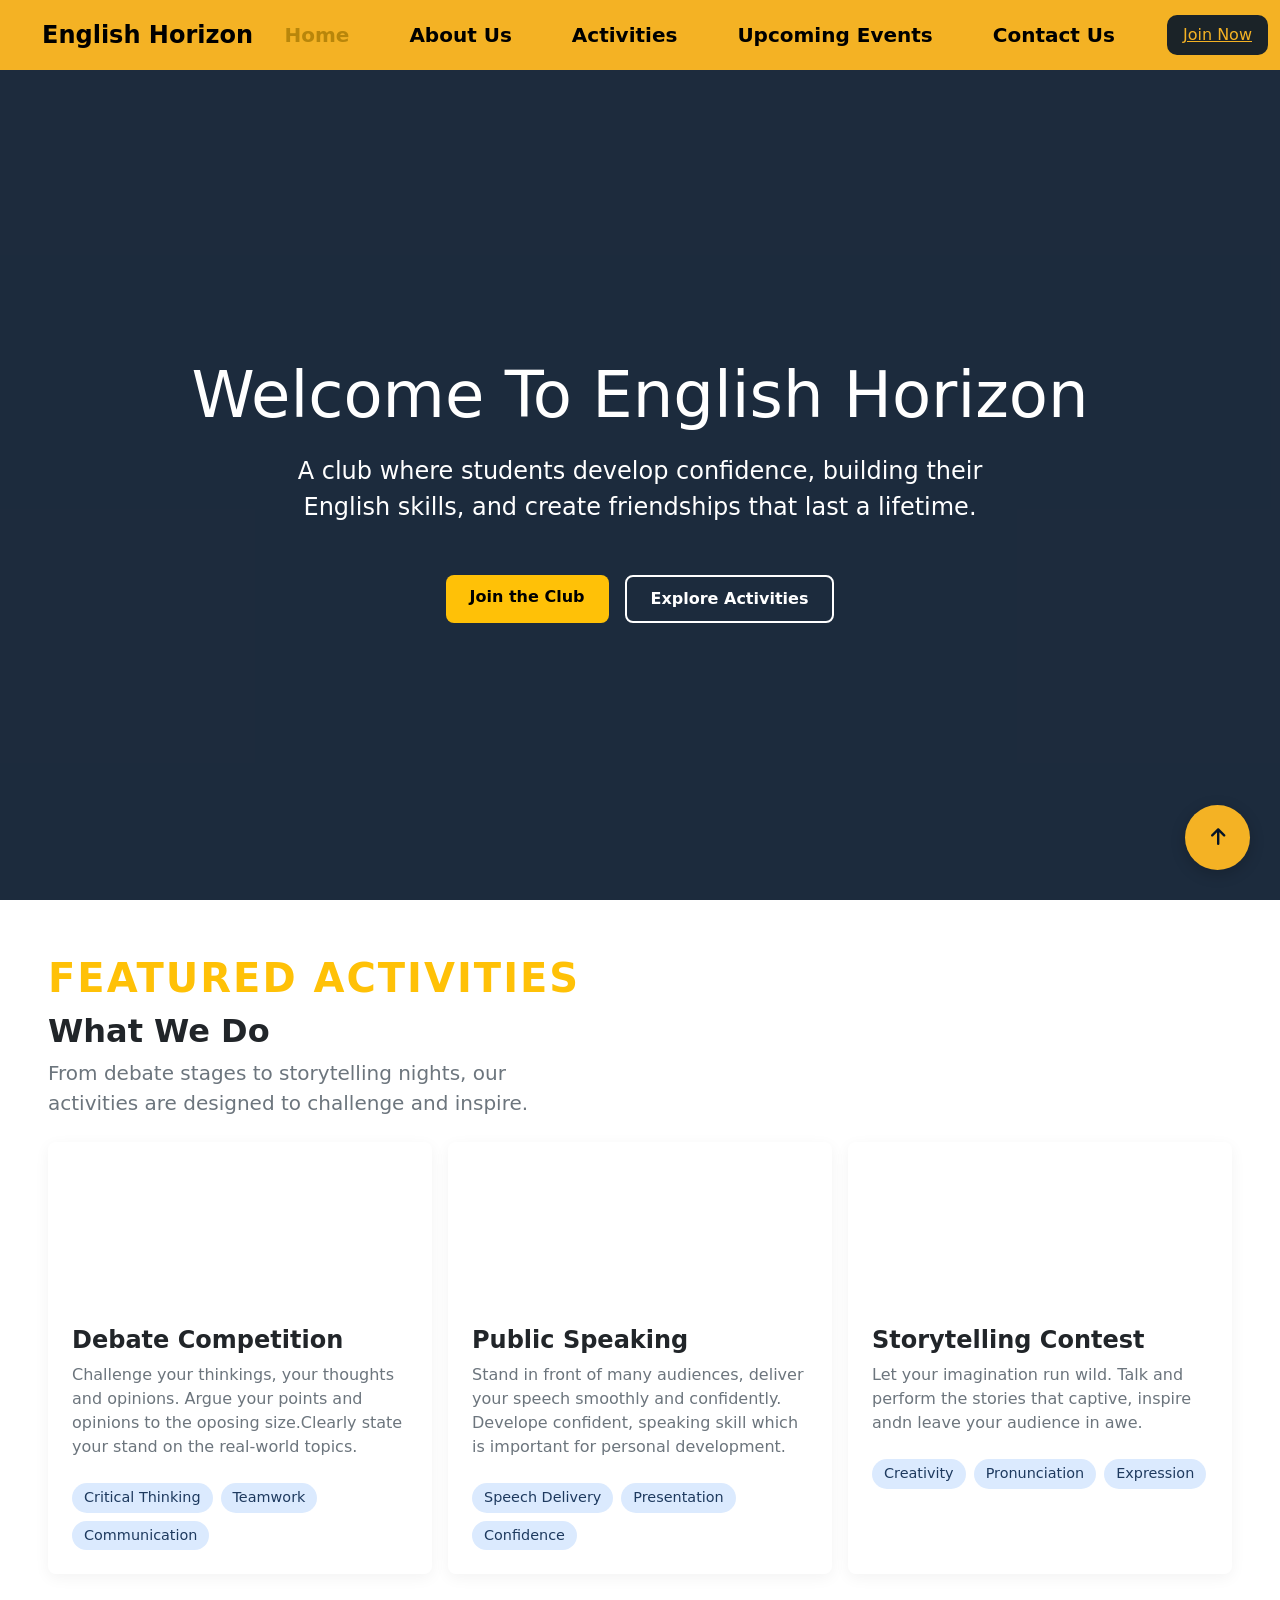
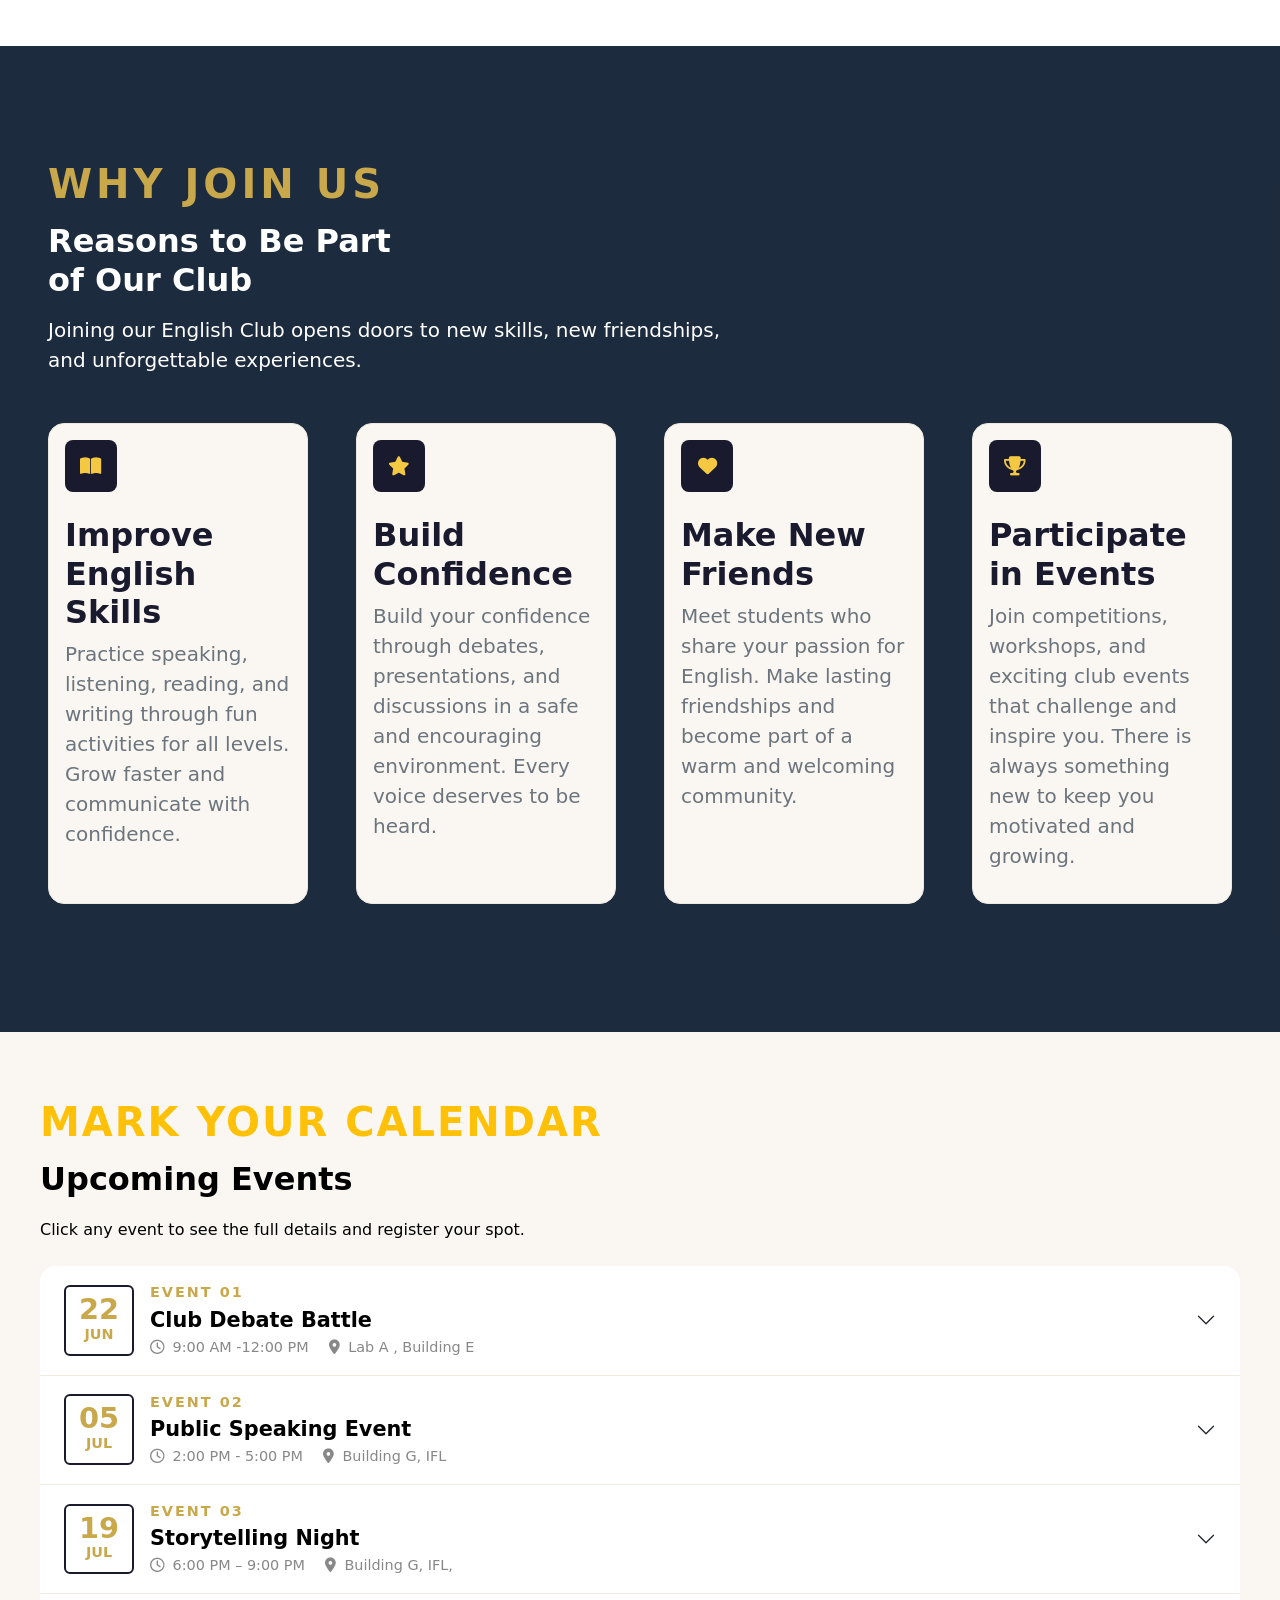
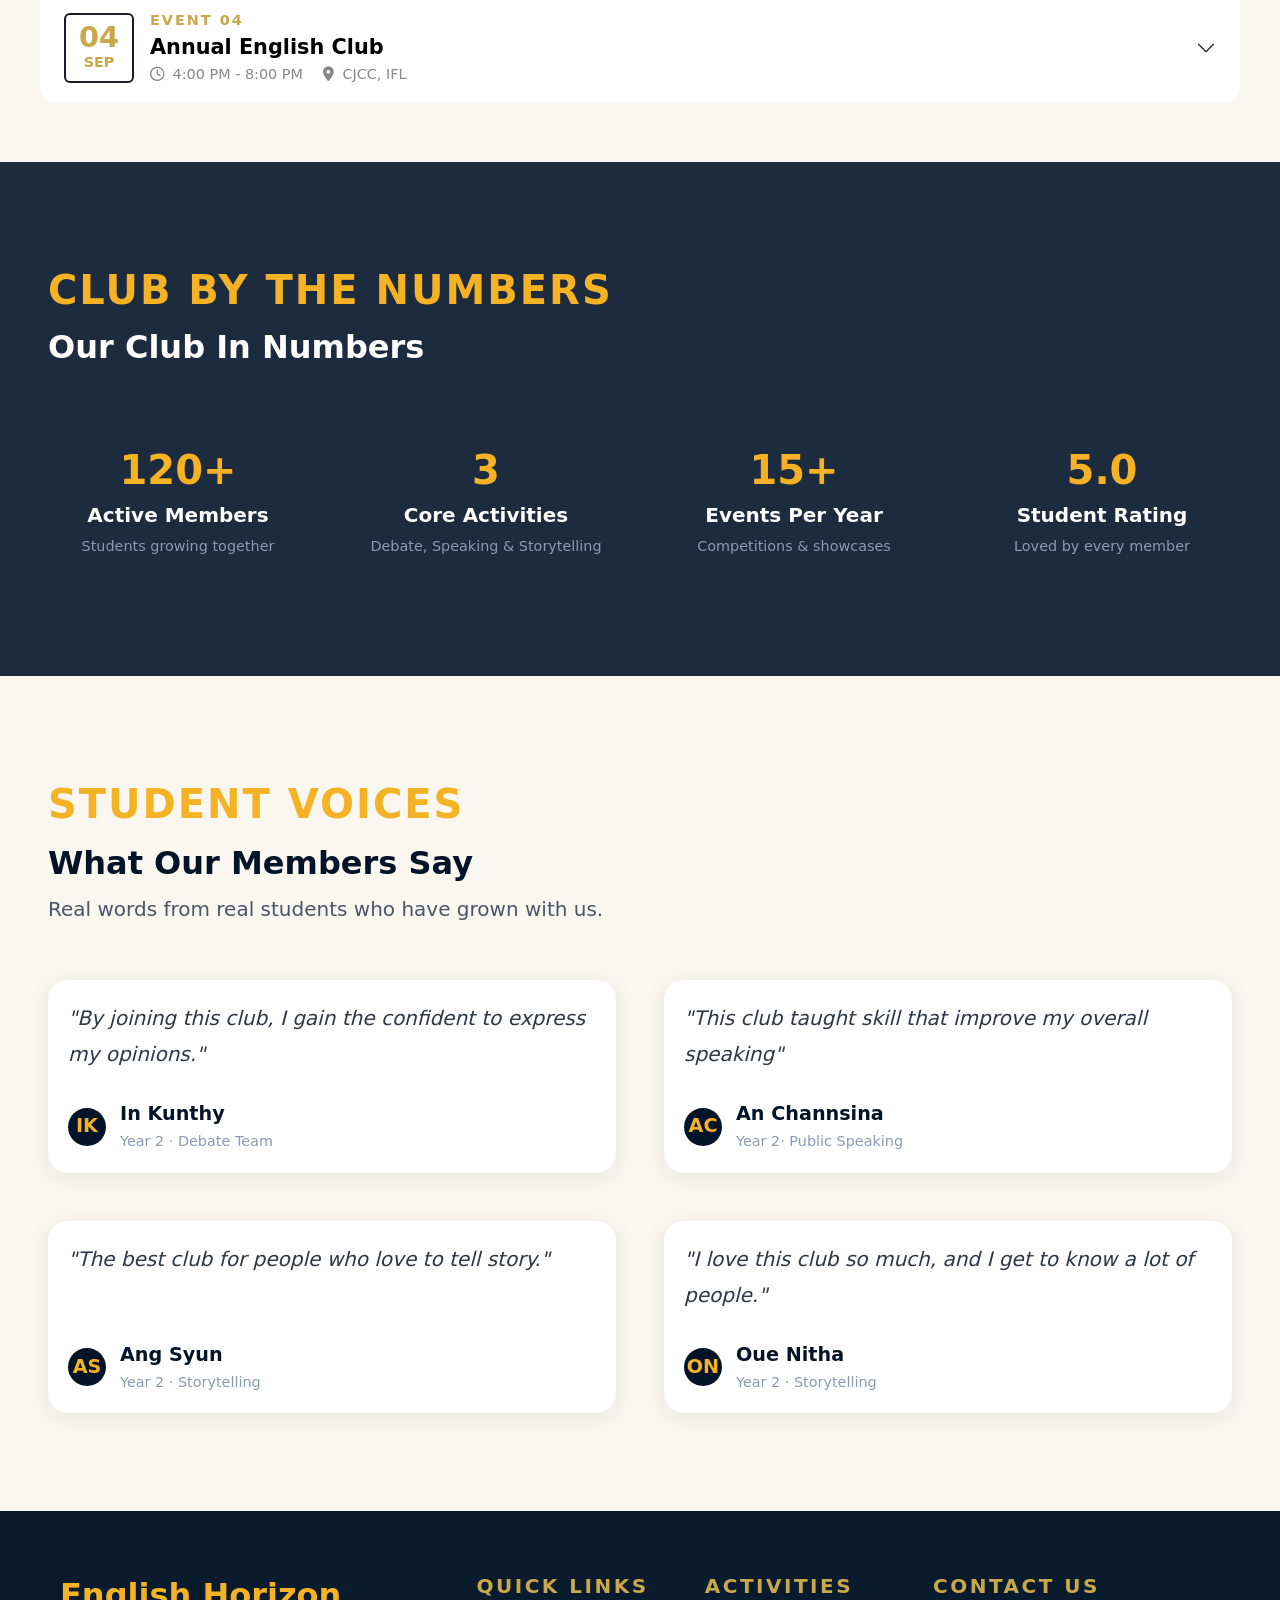
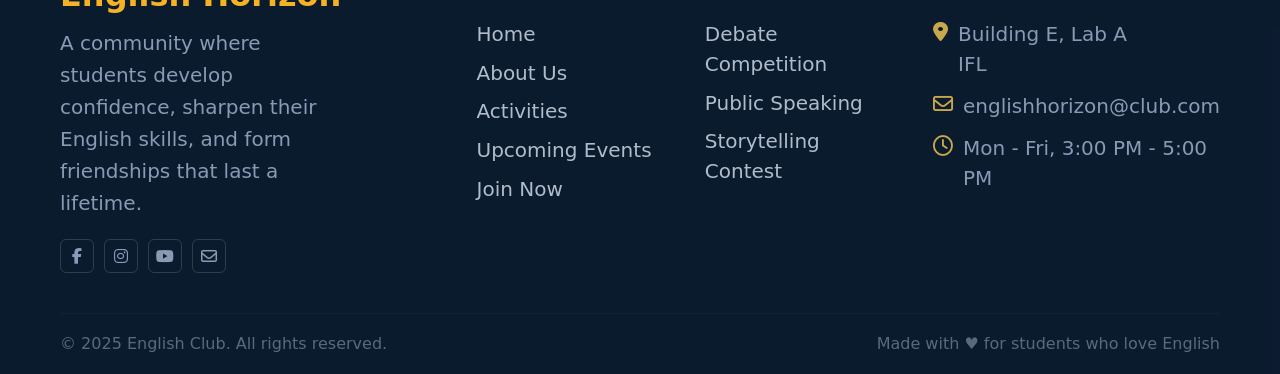
==== commit d4d00630: "Initial commit" ====
--- a/index.html
+++ b/index.html
@@ -23,10 +23,10 @@
       <div class="offcanvas-body">
         <ul class="navbar-nav justify-content-end flex-grow-1 pe-3">
           <li class="nav-item">
-            <a class="nav-link mx-lg-3" href="#home">Home</a>
+            <a class="nav-link mx-lg-3 active" href="#home">Home</a>
           </li>
           <li class="nav-item">
-            <a class="nav-link mx-lg-3 active " href="aboutUs.html">About Us</a>
+            <a class="nav-link mx-lg-3  " href="aboutUs.html">About Us</a>
           </li>
           <li class="nav-item">
             <a class="nav-link mx-lg-3" href="Activities.html">Activities</a>
@@ -46,12 +46,11 @@
     </button>
   </div>
 </nav>
-
 <!--end navbar-->
 <!--Hero section-->
 <section id ="home" class ="hero-section">
     <div class ="container d-flex align-items-center justify-content-center text-white flex-column text-center">
-        <h1>Welcome To English club</h1>
+        <h1>Welcome To English Horizon</h1>
         <p class="fs-5">A club where students develop confidence, building their English skills, and create friendships that last a lifetime.</p>
         <div class="d-flex gap-3 justify-content-center flex-wrap">
     <a href="joinUs.html" class="btn-join">Join the Club</a>
@@ -63,7 +62,6 @@
 <!-- Activities Section -->
 <section id ="activities">
   <div class="container-fluid py-5 px-5">
-
     <p class="activities-label">Featured Activities</p>
     <h2 class="activities-heading">What We Do</h2>
     <p class="activities-subheading">From debate stages to storytelling nights, our activities are designed to challenge and inspire.</p>
@@ -129,7 +127,7 @@
     <p class="why-subheading">Joining our English Club opens doors to new skills, new friendships, and unforgettable experiences.</p>
     <div class="row g-5">
       <!-- Card 1 -->
-      <div class="col-12 col-sm-3">
+      <div class="col-12 col-lg-3">
         <div class="why-card">
           <div class="why-icon">
             <i class="fa-solid fa-book-open"></i>
@@ -139,7 +137,7 @@
         </div>
       </div>
       <!-- Card 2 -->
-      <div class="col-12 col-sm-3">
+      <div class="col-12 col-lg-3">
         <div class="why-card">
           <div class="why-icon">
             <i class="fa-solid fa-star"></i>
@@ -149,7 +147,7 @@
         </div>
       </div>
       <!-- Card 3 -->
-      <div class="col-12 col-sm-3">
+      <div class="col-12 col-lg-3">
         <div class="why-card">
           <div class="why-icon">
             <i class="fa-solid fa-heart"></i>
@@ -159,7 +157,7 @@
         </div>
       </div>
       <!-- Card 4 -->
-      <div class="col-12 col-sm-3">
+      <div class="col-12 col-lg-3">
         <div class="why-card">
           <div class="why-icon">
             <i class="fa-solid fa-trophy"></i>
@@ -178,9 +176,7 @@
   <p class="events-label">Mark Your Calendar</p>
   <h2 class="events-heading">Upcoming Events</h2>
   <p class="events-subheading">Click any event to see the full details and register your spot.</p>
-
   <div class="accordion" id="eventsAccordion">
-
     <!-- Event 1 -->
     <div class="accordion-item event-item">
       <div class="accordion-header">
@@ -213,7 +209,6 @@
         </div>
       </div>
     </div>
-
     <!-- Event 2 -->
     <div class="accordion-item event-item">
       <div class="accordion-header">
@@ -246,7 +241,6 @@
         </div>
       </div>
     </div>
-
     <!-- Event 3 -->
     <div class="accordion-item event-item">
       <div class="accordion-header">
@@ -279,7 +273,6 @@
         </div>
       </div>
     </div>
-
     <!-- Event 4 -->
     <div class="accordion-item event-item">
       <div class="accordion-header">
@@ -321,7 +314,7 @@
 <!-- Stats Section -->
 <section class="stats-section">
   <div class="container-fluid px-5 py-5">
-    <p class="stats-label">English Club By The Numbers</p>
+    <p class="stats-label">Club By The Numbers</p>
     <h2 class="stats-heading">Our Club In Numbers</h2>
     <div class="row g-5 text-center mt-3">
       <div class="col-6 col-md-3">
@@ -360,7 +353,6 @@
     <p class="testi-label">Student Voices</p>
     <h2 class="testi-heading">What Our Members Say</h2>
     <p class="testi-subheading">Real words from real students who have grown with us.</p>
-    
     <div class="row g-5 mt-2">
       <div class="col-12 col-md-4">
         <div class="testi-card">
@@ -376,7 +368,7 @@
       </div>
       <div class="col-12 col-md-4">
         <div class="testi-card">
-          <div class="testi-quote">"This club taught skill that improve my overall speaking and confident"</div>
+          <div class="testi-quote">"This club taught skill that improve my overall speaking"</div>
           <div class="testi-author">
             <div class="testi-avatar">AC</div>
             <div>
@@ -417,7 +409,7 @@
 <footer class="site-footer">
   <div class="footer-grid">
     <div>
-      <div class="footer-brand">English Club</div>
+      <div class="footer-brand">English Horizon</div>
       <p class="footer-tagline">A community where students develop confidence, sharpen their English skills, and form friendships that last a lifetime.</p>
       <div class="footer-socials">
         <a href="#" aria-label="Facebook"><i class="fa-brands fa-facebook-f"></i></a>
@@ -432,8 +424,8 @@
         <li><a href="#">Home</a></li>
         <li><a href="aboutUs.html">About Us</a></li>
         <li><a href="Activities.html">Activities</a></li>
-        <li><a href="">Upcoming Events</a></li>
-        <li><a href="">Join Now</a></li>
+        <li><a href="upcomingEvent.html">Upcoming Events</a></li>
+        <li><a href="joinUs.html">Join Now</a></li>
       </ul>
     </div>
   <div>
@@ -446,9 +438,9 @@
 </div>
     <div>
       <p class="footer-col-title">Contact Us</p>
-      <div class="footer-contact-item"><i class="fa-solid fa-location-dot"></i><span>Block A, Room 101<br>School Campus</span></div>
-      <div class="footer-contact-item"><i class="fa-regular fa-envelope"></i><span>englishclub@school.edu</span></div>
-      <div class="footer-contact-item"><i class="fa-regular fa-clock"></i><span>Mon – Fri, 3:00 PM – 5:00 PM</span></div>
+      <div class="footer-contact-item"><i class="fa-solid fa-location-dot"></i><span>Building E, Lab A<br>IFL</span></div>
+      <div class="footer-contact-item"><i class="fa-regular fa-envelope"></i><span>englishhorizon@club.com</span></div>
+      <div class="footer-contact-item"><i class="fa-regular fa-clock"></i><span>Mon - Fri, 3:00 PM - 5:00 PM</span></div>
     </div>
   </div>
   <hr class="footer-divider">
@@ -467,5 +459,4 @@
         integrity="sha384-FKyoEForCGlyvwx9Hj09JcYn3nv7wiPVlz7YYwJrWVcXK/BmnVDxM+D2scQbITxI"
         crossorigin="anonymous"></script>
 </body>
-
 </html>
--- a/style.css
+++ b/style.css
@@ -1,3 +1,7 @@
+html {
+    overflow-y: scroll;
+}
+/*navbar*/
 .navbar-brand{
     font-size: 2rem;
     font-weight: bold;
@@ -6,7 +10,7 @@
 .navbar{
   padding-top: 22px;
   padding-bottom: 22px;
-    background-color:#f4b224;
+  background-color:#f4b224;
 }
 .login-button{
     padding: 10px;
@@ -26,9 +30,11 @@
     transition: 0.3s;
     padding-right: 50px;
 }
-.nav-link:hover{
-    color:darkgoldenrod ;
-}
+.nav-link:hover, 
+.nav-link.active { 
+    color: darkgoldenrod !important; 
+}
+/*end navbar*/
 .hero-section{
     background:url(https://tse2.mm.bing.net/th/id/OIP.WxZB2X7vN1WrkvpEotXFcQHaE6?r=0&rs=1&pid=ImgDetMain&o=7&rm=3);
     width: 100%;
@@ -107,24 +113,12 @@
     gap: 1.5rem;
     margin-top: 3.5rem;
   }
-
   .activity-card {
     background: var(--white);
     border-radius: 10px;
     overflow: hidden;
     border: 1px solid rgba(13,27,42,0.07);
     transition: transform 0.25s, box-shadow 0.25s;
-  }
-  .activity-card:hover { transform: translateY(-5px); box-shadow: 0 16px 48px rgba(13,27,42,0.12); }
-  .activity-img.debate { background: linear-gradient(135deg, #0D1B2A 0%, #162032 100%); }
-  .activity-img.speaking { background: linear-gradient(135deg, #1a2f4a 0%, #0D1B2A 100%); }
-  .activity-img.story { background: linear-gradient(135deg, #0f1e2e 0%, #162032 100%); }
-  .activity-img-accent {
-    position: absolute;
-    bottom: -30px; right: -30px;
-    width: 120px; height: 120px;
-    border-radius: 50%;
-    background: rgba(232,160,32,0.12);
   }
   .activity-body { padding: 1.5rem; }
   .activity-body h3 {
@@ -425,7 +419,7 @@
   opacity: 0.85;
   color: #c8a84b;
 }
-/* ── Accordion open state — gold highlight ── */
+/* ── Accordion open state gold highlight  */
 .accordion-button:not(.collapsed) {
   background-color: rgba(200, 168, 75, 0.12) !important;
   color: #c8a84b !important;
@@ -441,102 +435,123 @@
   box-shadow: none !important;
   outline: none;
 }
-/* ── Footer ── */
+/* footer*/
 .site-footer {
-  background-color: rgba(4, 20, 40, 0.97);
-  color: #e0d9cc;
-  padding: 60px 60px 0 60px;
-}
+    background-color: rgba(4, 20, 40, 0.97);
+    color: #e0d9cc;
+    padding: 60px 60px 0 60px;
+}
+
 .footer-grid {
-  display: grid;
-  grid-template-columns: 2fr 1fr 1fr 1fr;
-  gap: 40px;
-  margin-bottom: 20px;
-}
+    display: grid;
+    grid-template-columns: 2fr 1fr 1fr 1fr;
+    gap: 40px;
+    margin-bottom: 20px;
+}
+
 .footer-brand {
-  font-size: 2rem;
-  font-weight: 700;
-  color: #f4b224;
-  margin-bottom: 0.5rem;
-}
+    font-size: 2rem;
+    font-weight: 700;
+    color: #f4b224;
+    margin-bottom: 0.5rem;
+}
+
 .footer-tagline {
-  font-size: 1.25rem;
-  color: #8a9ab5;
-  line-height: 1.6;
-  max-width: 260px;
-}
+    font-size: 1.25rem;
+    color: #8a9ab5;
+    line-height: 1.6;
+    max-width: 260px;
+}
+
 .footer-col-title {
-  font-size: 1.25rem;
-  font-weight: 700;
-  letter-spacing: 2.5px;
-  text-transform: uppercase;
-  color: #c8a84b;
-  margin-bottom: 1.1rem;
-}
+    font-size: 1.25rem;
+    font-weight: 700;
+    letter-spacing: 2.5px;
+    text-transform: uppercase;
+    color: #c8a84b;
+    margin-bottom: 1.1rem;
+}
+
 .footer-links {
-  list-style: none;
-  padding: 0;
-  margin: 0;
-}
-.footer-links li { margin-bottom: 0.55rem; }
+    list-style: none;
+    padding: 0;
+    margin: 0;
+}
+
+.footer-links li { 
+    margin-bottom: 0.55rem; 
+}
+
 .footer-links a {
-  font-size: 1.25rem;
-  color: #b0bcc9;
-  text-decoration: none;
-  transition: color 0.2s;
-}
-.footer-links a:hover { color: #c8a84b; }
+    font-size: 1.25rem;
+    color: #b0bcc9;
+    text-decoration: none;
+    transition: color 0.2s;
+}
+
+.footer-links a:hover { 
+    color: #c8a84b; 
+}
+
 .footer-contact-item {
-  display: flex;
-  align-items: flex-start;
-  gap: 10px;
-  margin-bottom: 0.75rem;
-  font-size: 1.25rem;
-  color: #8a9ab5;
-}
-.footer-contact-item i { color: #c8a84b; margin-top: 3px; }
+    display: flex;
+    align-items: flex-start;
+    gap: 10px;
+    margin-bottom: 0.75rem;
+    font-size: 1.25rem;
+    color: #8a9ab5;
+}
+
+.footer-contact-item i { 
+    color: #c8a84b; 
+    margin-top: 3px; 
+}
+
 .footer-socials {
-  display: flex;
-  gap: 10px;
-  margin-top: 1.25rem;
-}
+    display: flex;
+    gap: 10px;
+    margin-top: 1.25rem;
+}
+
 .footer-socials a {
-  width: 34px;
-  height: 34px;
-  border-radius: 6px;
-  border: 1px solid rgba(255,255,255,0.15);
-  display: flex;
-  align-items: center;
-  justify-content: center;
-  color: #8a9ab5;
-  text-decoration: none;
-  transition: border-color 0.2s, color 0.2s;
-}
-.footer-socials a:hover { border-color: #c8a84b; color: #c8a84b; }
+    width: 34px;
+    height: 34px;
+    border-radius: 6px;
+    border: 1px solid rgba(255,255,255,0.15);
+    display: flex;
+    align-items: center;
+    justify-content: center;
+    color: #8a9ab5;
+    text-decoration: none;
+    transition: border-color 0.2s, color 0.2s;
+}
+
+.footer-socials a:hover { 
+    border-color: #c8a84b; 
+    color: #c8a84b; 
+}
+
 .footer-divider {
-  border: none;
-  border-top: 1px solid rgba(255,255,255,0.1);
-  margin: 40px 0 0 0;
-}
+    border: none;
+    border-top: 1px solid rgba(255,255,255,0.1);
+    margin: 40px 0 0 0;
+}
+
 .footer-bottom {
-  display: flex;
-  align-items: center;
-  justify-content: space-between;
-  padding: 18px 0;
-  font-size: 1rem;
-  color: #5a6a7e;
-  flex-wrap: wrap;
-  gap: 10px;
-}
-/*end footer*/
-/* ── ACTIVITIES GRID ALIGNMENT ── */
-
-/* Force columns to flex so all 3 cards match heights beautifully */
+    display: flex;
+    align-items: center;
+    justify-content: space-between;
+    padding: 18px 0;
+    font-size: 1rem;
+    color: #5a6a7e;
+    flex-wrap: wrap;
+    gap: 10px;
+}
+/* ── ACTIVITIES GRID  ── */
 #activitiesRow .col-md-4 {
   display: flex;
 }
 
-/* Ensure cards take full width of their col-md-4 layout slot */
 #activitiesRow .activity-card {
   width: 100%;
   display: flex;
@@ -545,61 +560,179 @@
   box-shadow: 0 4px 15px rgba(0, 0, 0, 0.05);
 }
 
-/* Set an exact uniform layout height for background images */
 #activitiesRow .activity-img {
   height: 400px;
   background-size: cover;
   background-position: center;
   width: 100%;
 }
-@media (max-width: 992px) {
-  /* Footer fix */
-  .footer-grid {
-    grid-template-columns: 1fr 1fr;
-  }
-
-  /* Events padding fix */
-  .events-section {
-    padding: 60px 20px;
-  }
-
-  .event-body {
-    padding: 0 16px 16px 16px;
-  }
-}
-
-@media (max-width: 576px) {
-  /* Footer single column */
-  .footer-grid {
-    grid-template-columns: 1fr;
-  }
-
-  /* Hero text fix */
-  .hero-section h1 {
-    font-size: 2.5rem;
-  }
-
-  /* Activities label fix */
-  .activities-label,
-  .why-label,
-  .events-label {
-    font-size: 1.2rem;
-  }
-
-  /* Why heading fix */
-  .why-heading {
-    font-size: 1.8rem;
-  }
-
-  /* Events heading fix */
-  .events-heading {
-    font-size: 2rem;
-  }
-
-  /* Why section padding fix */
-  .why-section {
-    padding: 60px 0 80px 0;
-  }
+@media (max-width: 1440px) {
+
+    /* ── Navbar ── */
+    .nav-link { font-size: 20px !important; padding-right: 20px !important; }
+    .navbar-brand { font-size: 1.5rem !important; }
+    .login-button { font-size: 16px !important; padding: 8px 16px !important; }
+    .navbar { padding-top: 12px !important; padding-bottom: 12px !important; } 
+
+    /* ── Hero ── */
+    .hero-section h1 { font-size: 4rem !important; }
+    .hero-section p { font-size: 1.5rem !important; }
+    .btn-join { font-size: 1rem !important; padding: 10px 24px !important; }
+    .btn-explore { font-size: 1rem !important; padding: 10px 24px !important; }
+
+    /* ── Activities ── */
+    .activities-label { font-size: 2.5rem !important; letter-spacing: 2px !important; }
+    .activities-heading { font-size: 2rem !important; margin-bottom: 0.5rem !important; }
+    .activities-subheading { font-size: 1.25rem !important; margin-bottom: 1.5rem !important; }
+    #activitiesRow .activity-img { height: 160px !important; }
+    .activity-title { font-size: 1.5rem !important; }
+    .activity-desc { font-size: 1rem !important; }
+    .activity-badge { font-size: 0.9rem !important; }
+
+    /* ── Why Join Us ── */
+    .why-label { font-size: 2.5rem !important; }
+    .why-heading { font-size: 2rem !important; }
+    .why-subheading { font-size: 1.25rem !important; }
+    .why-section { padding: 60px 0 80px 0 !important; }
+    .why-card { min-height: 200px !important; padding: 1rem !important; }
+    .why-card-title { font-size: 2rem !important; margin-top: 0.5rem !important; margin-bottom: 0.5rem !important; }
+    .why-card-desc { font-size: 1.25rem !important; }
+
+    /* ── Upcoming Events ── */
+    .events-label { font-size: 2.5rem !important; letter-spacing: 2px !important; }
+    .events-heading { font-size: 2rem !important; margin-bottom: 1.25rem !important; }
+    .events-subheading { font-size: 1rem !important; margin-bottom: 1.5rem !important; }
+    .events-section { padding: 60px 40px !important; }
+    .event-btn { min-height: 80px !important; }
+    .event-title { font-size: 1.3rem !important; }
+    .event-number { font-size: 0.9rem !important; }
+    .event-day { font-size: 1.8rem !important; }
+    .event-month { font-size: 0.9rem !important; }
+    .event-meta { font-size: 0.9rem !important; }
+
+    /* ── Stats ── */
+    .stats-label { font-size: 2.5rem !important; letter-spacing: 2px !important; }
+    .stats-heading { font-size: 2rem !important; margin-bottom: 1rem !important; }
+    .stats-section { padding: 50px 0 !important; }
+    .stat-card { padding: 20px 10px !important; }
+    .stat-number { font-size: 2.5rem !important; }
+    .stat-title { font-size: 1.25rem !important; }
+    .stat-desc { font-size: 0.9rem !important; }
+
+    /* ── Testimonials ── */
+     /* ── Testimonials ── */
+    .testi-label { font-size: 2.5rem !important; letter-spacing: 2px !important; }
+    .testi-heading { font-size: 2rem !important; }
+    .testi-subheading { font-size: 1.25rem !important; }
+    .testi-quote { font-size: 1.25rem !important; }
+    .testi-name { font-size: 1.2rem !important; }
+    .testi-role { font-size: 0.9rem !important; }
+    .testi-card { padding: 20px !important; }
+    .testi-avatar { width: 38px !important; height: 38px !important; font-size: 1.2rem !important; }
+    .testimonials-section { padding: 50px 0 !important; }
+    .testimonials-section .col-12.col-md-4 {
+        width: 50% !important;
+    }
+}
+@media (max-width: 991px) {
+    #activitiesRow > div {
+        flex: 0 0 100% !important;
+        max-width: 100% !important;
+        width: 100% !important;
+    }
+}
+
+@media (max-width: 425px) {
+     .testimonials-section .row {
+        --bs-gutter-x: 0;
+    }
+    .testimonials-section .col-12.col-md-4 {
+        width: 100%;
+        flex: 0 0 100%;
+        max-width: 100%;
+        margin-bottom: 20px;
+    }
+
+    .testi-quote { font-size: 1rem !important; }
+    .testi-name { font-size: 1rem !important; }
+    .testi-role { font-size: 0.85rem !important; }
+    .testi-card { padding: 20px !important; }
+
+    .activities-label, 
+    .why-label, 
+    .events-label, 
+    .stats-label, 
+    .testi-label { 
+        font-size: 2rem !important; 
+        letter-spacing: 1px !important;
+    }
+
+    .activities-heading,
+    .why-heading,
+    .events-heading,
+    .stats-heading,
+    .testi-heading {
+        font-size: 1.75rem !important;
+    }
+
+    .hero-section{
+        background: url(https://tse2.mm.bing.net/th/id/OIP.WxZB2X7vN1WrkvpEotXFcQHaE6?r=0&rs=1&pid=ImgDetMain&o=7&rm=3);
+        width: 100%;
+        background-size: cover;
+    }
+    
+    .hero-section .container{
+        z-index: 1;
+        width: 100%;
+        position: relative;
+        text-align: center;
+        padding-left: 15px;
+        padding-right: 15px;
+    }
+    
+    .hero-section h1 { font-size: 2rem !important; }
+    .hero-section p { font-size: 0.85rem !important; }
+    .nav-link { font-size: 16px !important; }
+    .why-card-title { font-size: 1.5rem !important; }
+    .event-title { font-size: 1.3rem !important; }
+    
+}
+*, *::before, *::after {
+  box-sizing: border-box;
+}
+
+html, body {
+  margin: 0;
+  padding: 0;
+  width: 100%;
+  max-width: 100%;
+  overflow-x: hidden;
+}
+
+html {
+    overflow-y: scroll;
+}
+
+@media (max-width: 768px) and (max-width: 1440px) {
+    .hero-section h1 { font-size: 2.5rem !important; }
+    .why-card-title { font-size: 1.2rem !important; }
+    .stat-number { font-size: 2.5rem !important; }
+    .events-section { padding: 60px 20px !important; }
+
+
+    .hero-section{
+    background:url(https://tse2.mm.bing.net/th/id/OIP.WxZB2X7vN1WrkvpEotXFcQHaE6?r=0&rs=1&pid=ImgDetMain&o=7&rm=3);
+    width: 100%;
+    overflow-x: hidden;
+    background-size: auto;
+
+
+}
+.hero-section .container{
+    z-index: 1;
+    position: relative;
+    text-align: center;
+}
 }
 /*stat and testimonial*/
 /* Stats Section */
@@ -619,7 +752,7 @@
 
 .stats-heading {
   font-size: 3rem;
-  font-weight: 800;
+  font-weight: 600;
   color: white;
   margin-bottom: 0;
 }
@@ -633,10 +766,6 @@
 
 .stat-card:last-child {
   border-right: none;
-}
-
-.stat-card:hover {
-  transform: translateY(-5px);
 }
 
 .stat-card:hover {
@@ -711,7 +840,7 @@
 .testi-quote {
   font-size: 1.5rem;
   color: #2d3748;
-  line-height: 1.8px;
+  line-height: 1.8;
   font-style: italic;
   margin-bottom: 28px;
 }
@@ -771,4 +900,24 @@
   background-color: #041428;
   color: #f4b224;
   transform: translateY(-3px);
+}
+@media (max-width: 768px) {
+    .footer-grid {
+        grid-template-columns: 1fr !important;
+        gap: 20px !important;
+    }
+    .site-footer {
+        padding: 40px 20px 0 20px !important;
+    }
+    .footer-bottom {
+        flex-direction: column !important;
+        text-align: center !important;
+    }
+}
+@media (max-width: 991px) {
+    .testimonials-section .col-12.col-md-4 {
+        flex: 0 0 100% !important;
+        max-width: 100% !important;
+        width: 100% !important;
+    }
 }
